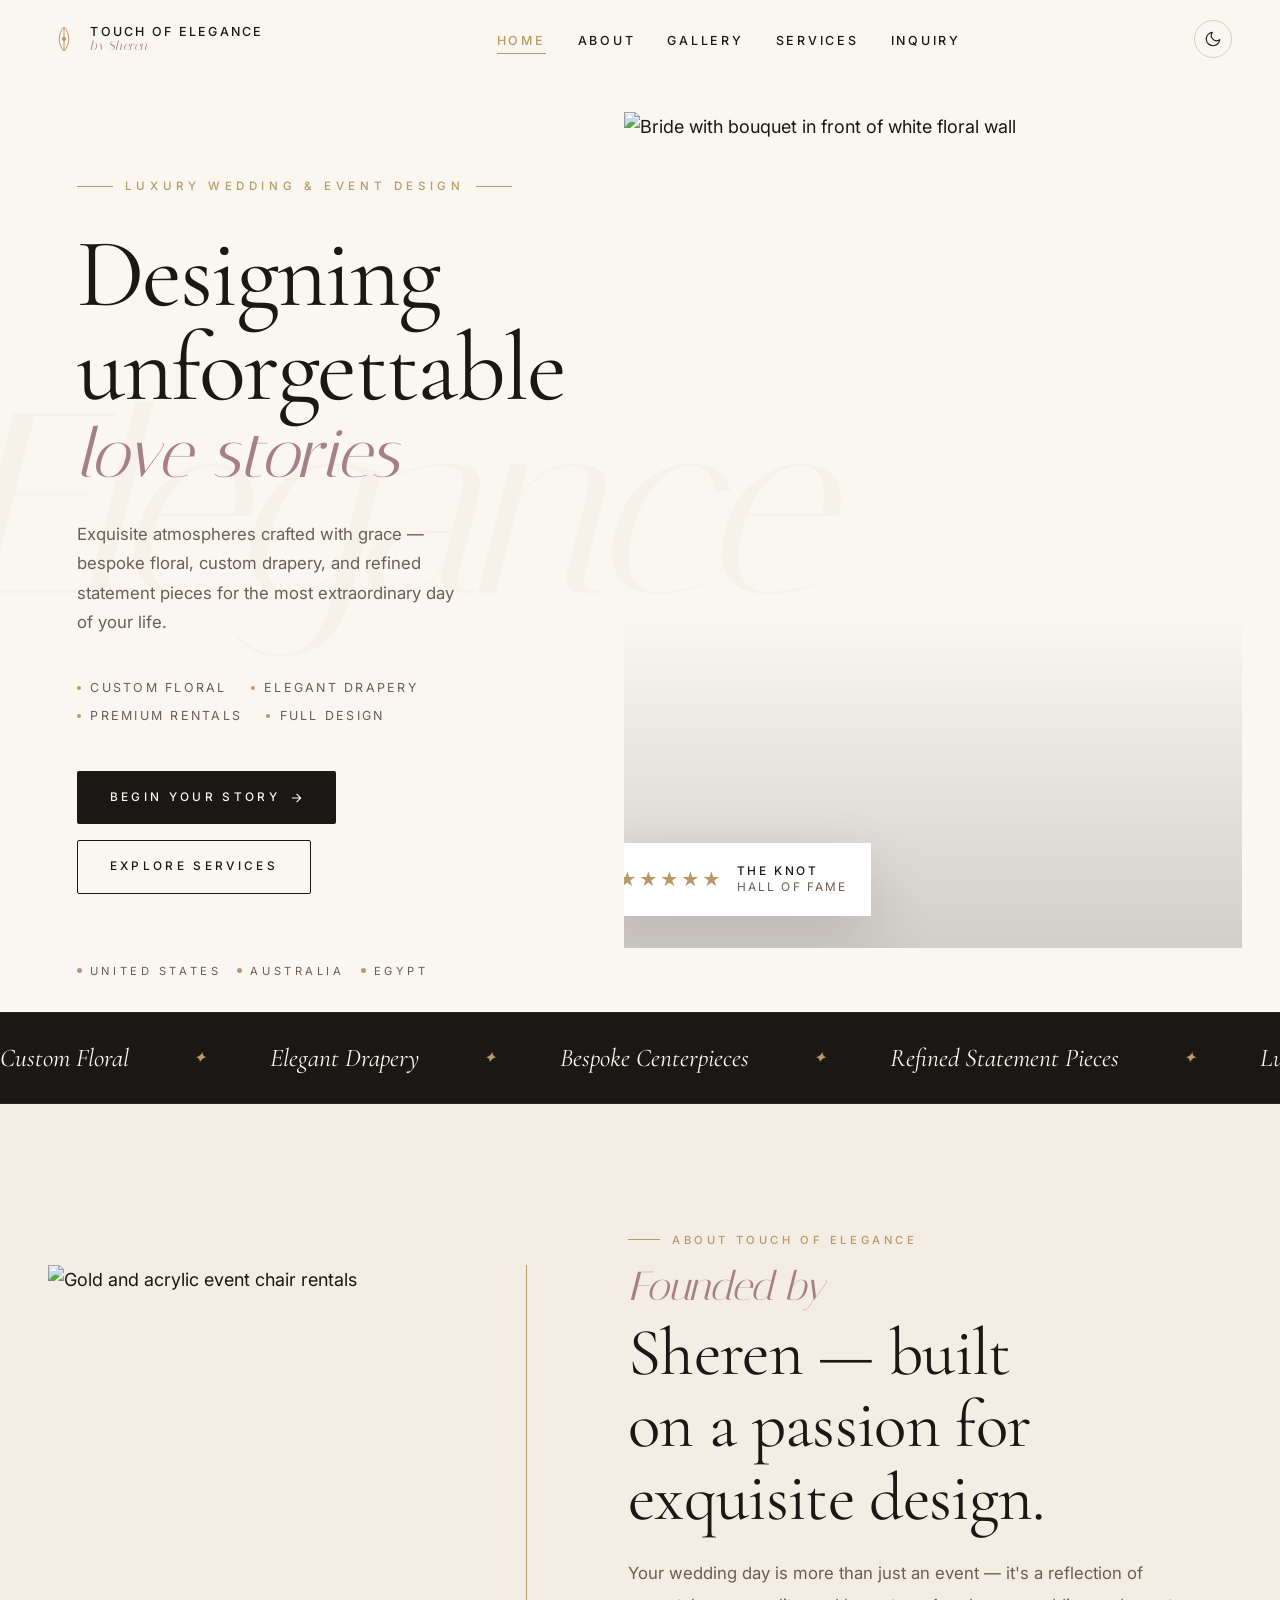
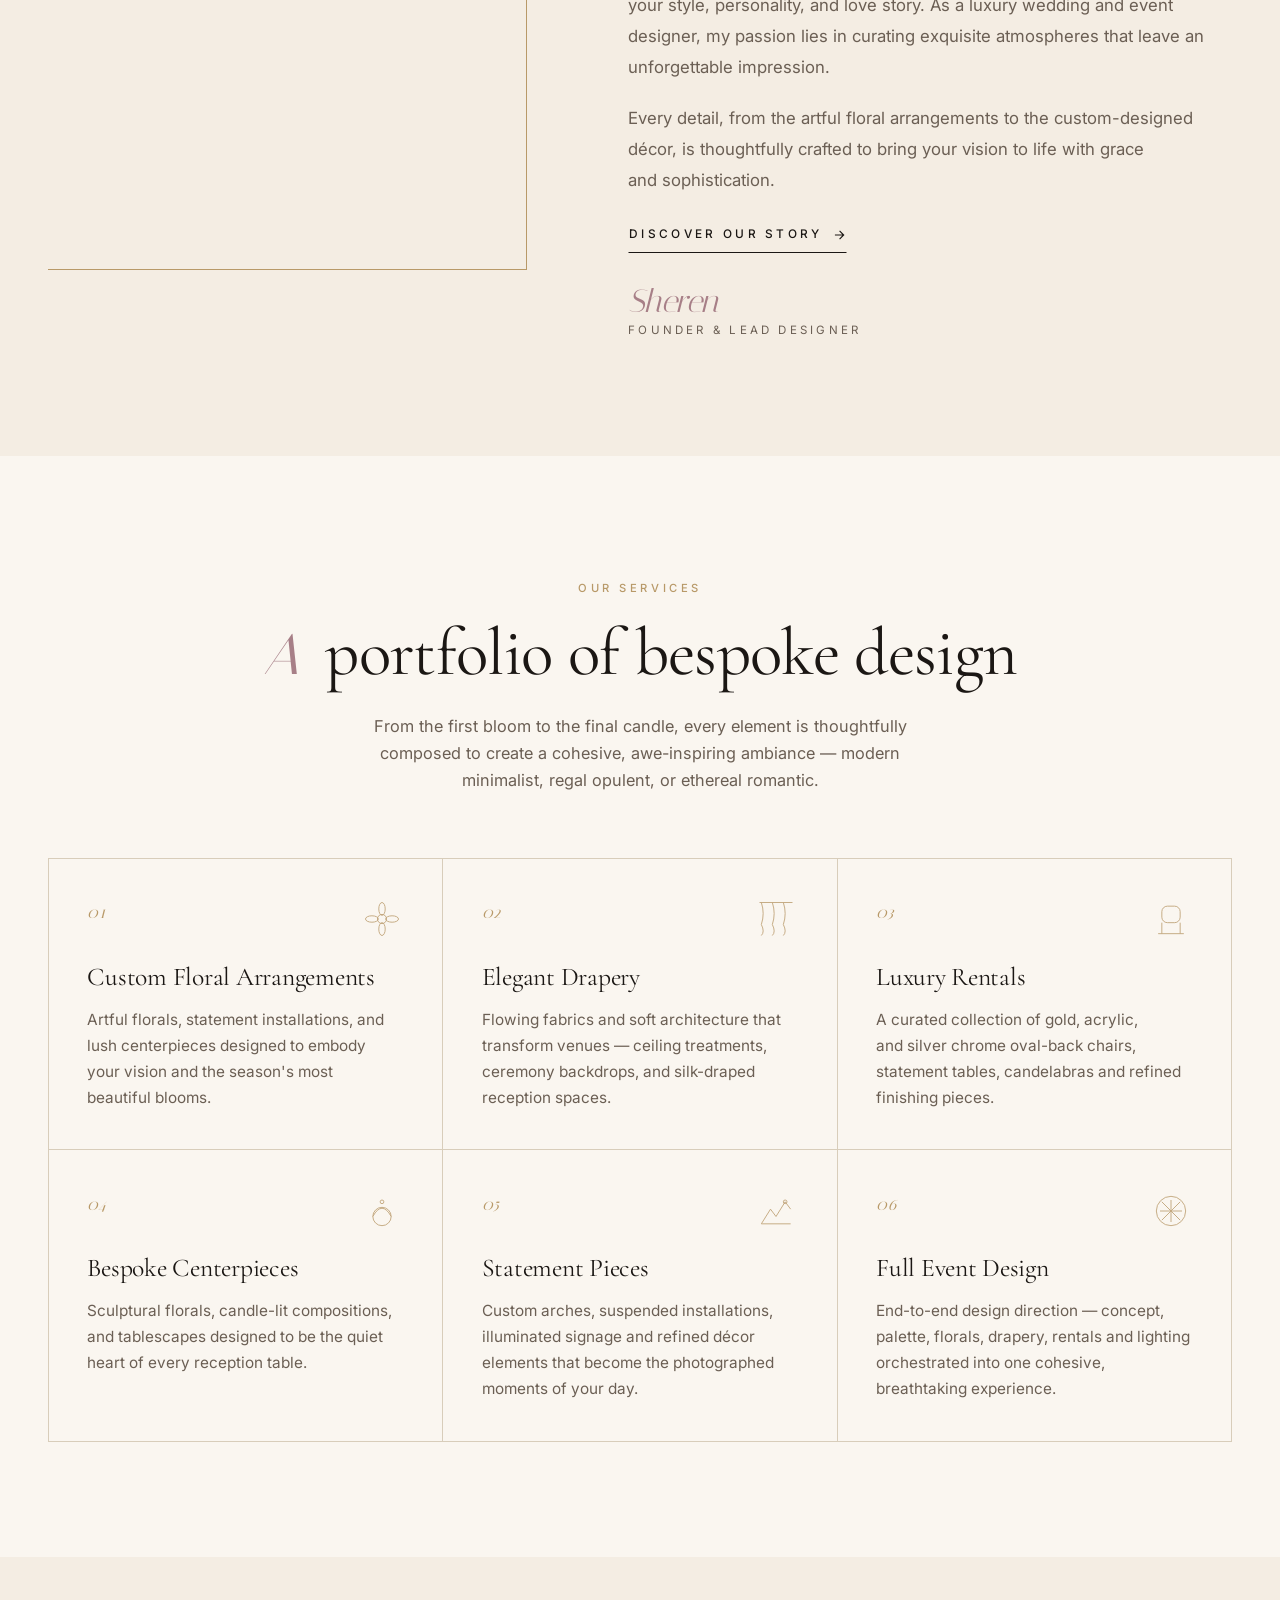
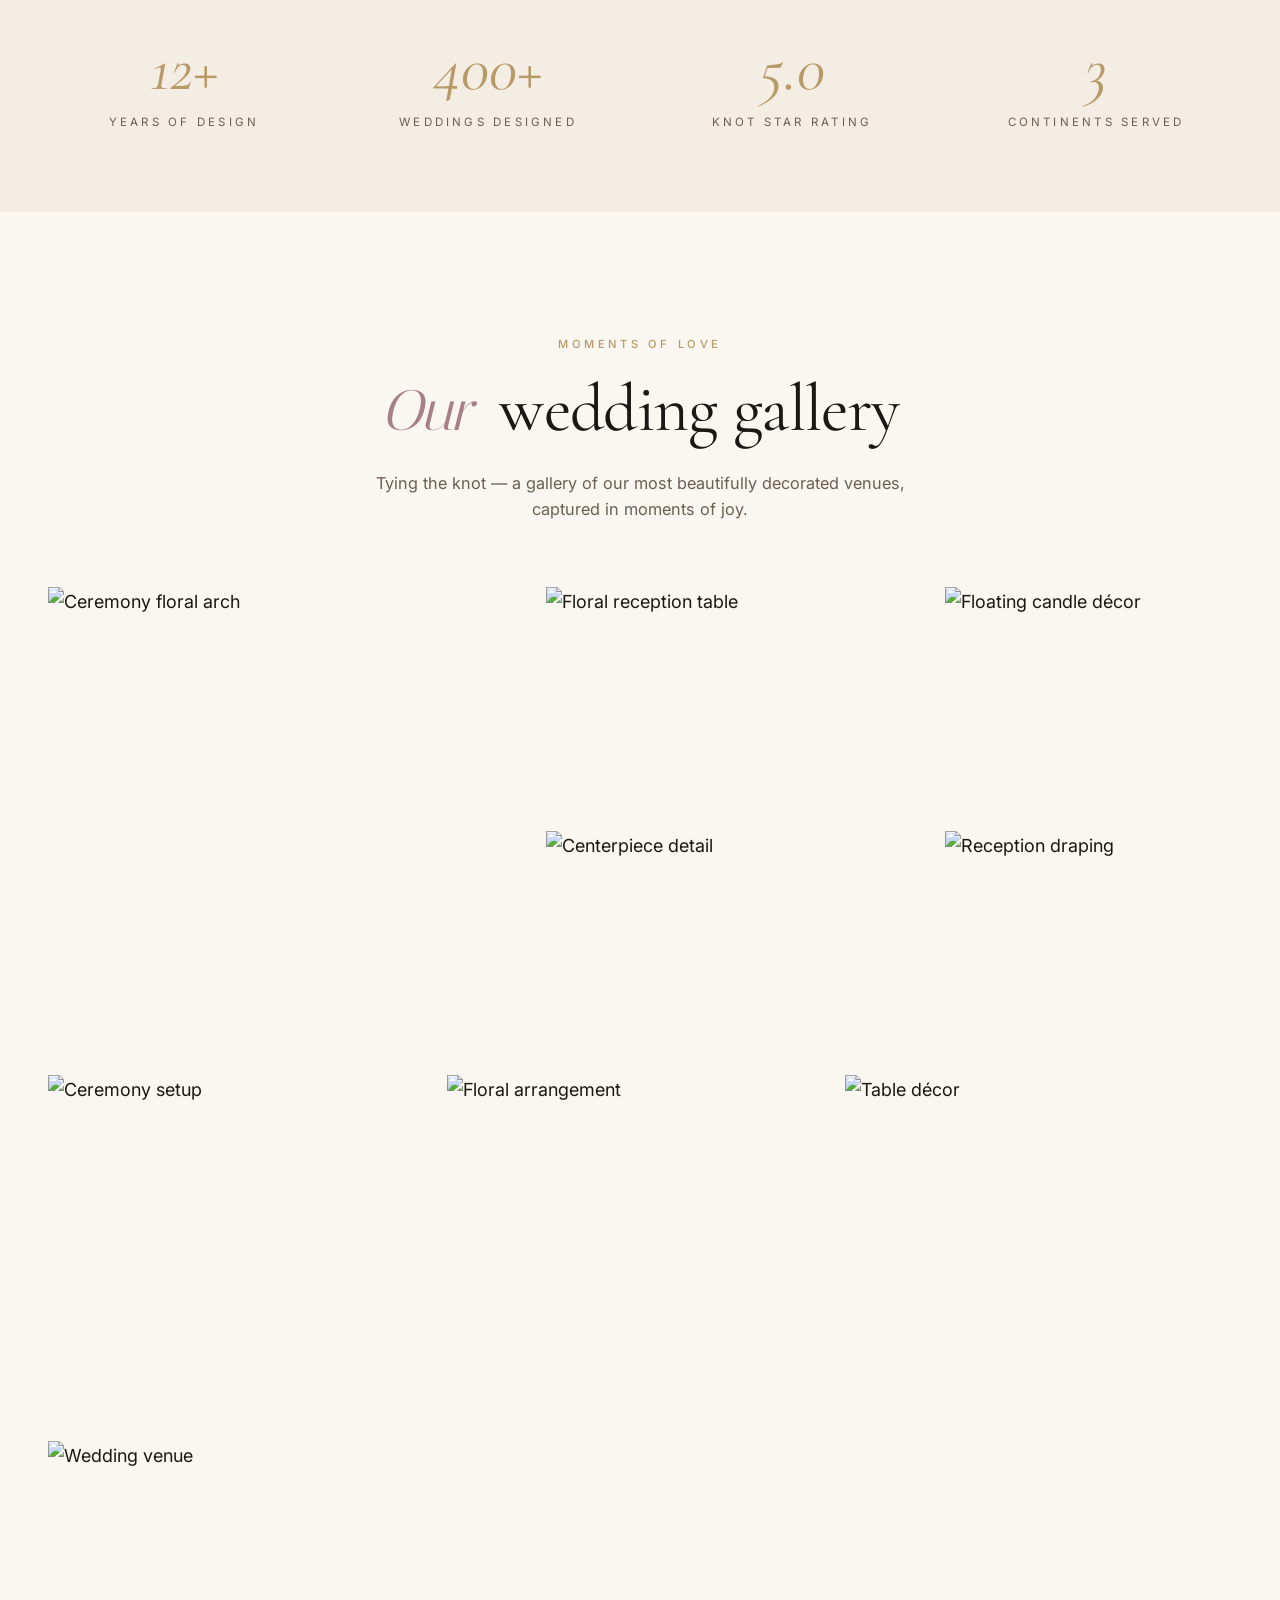
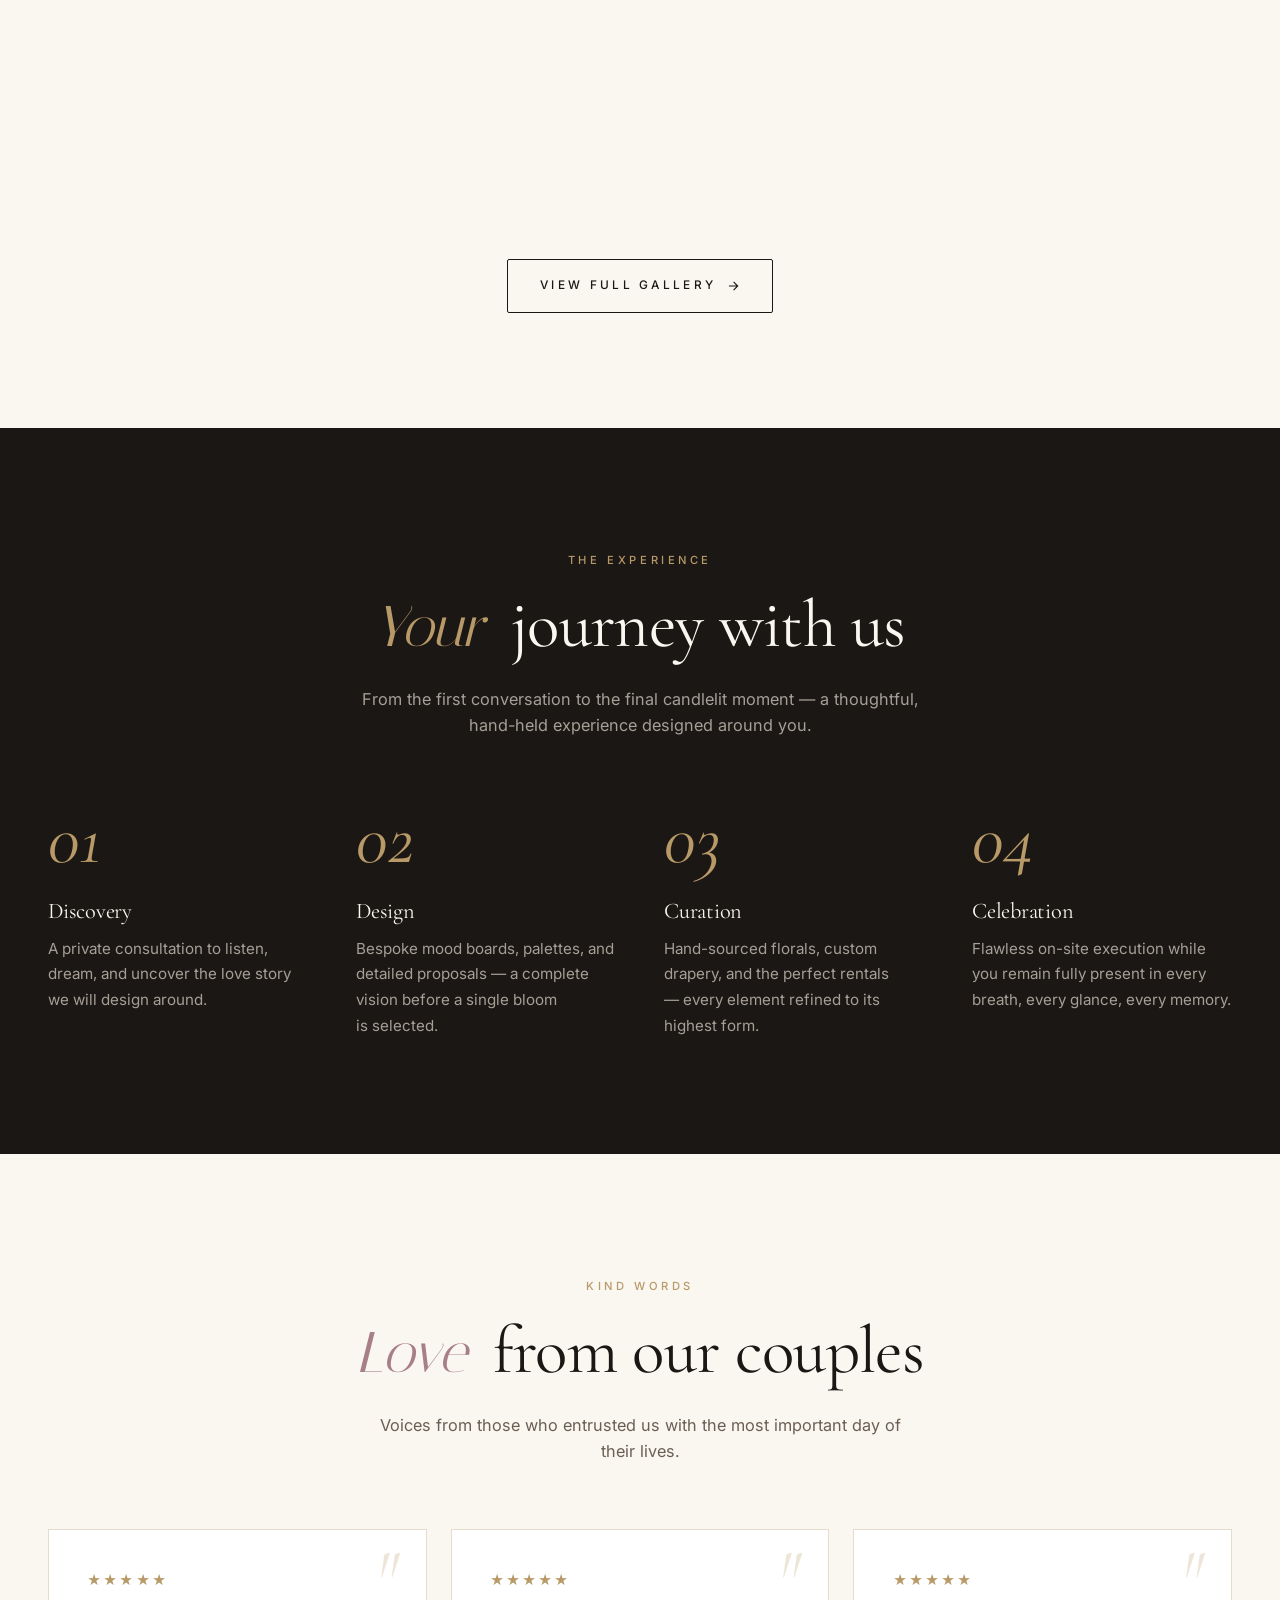
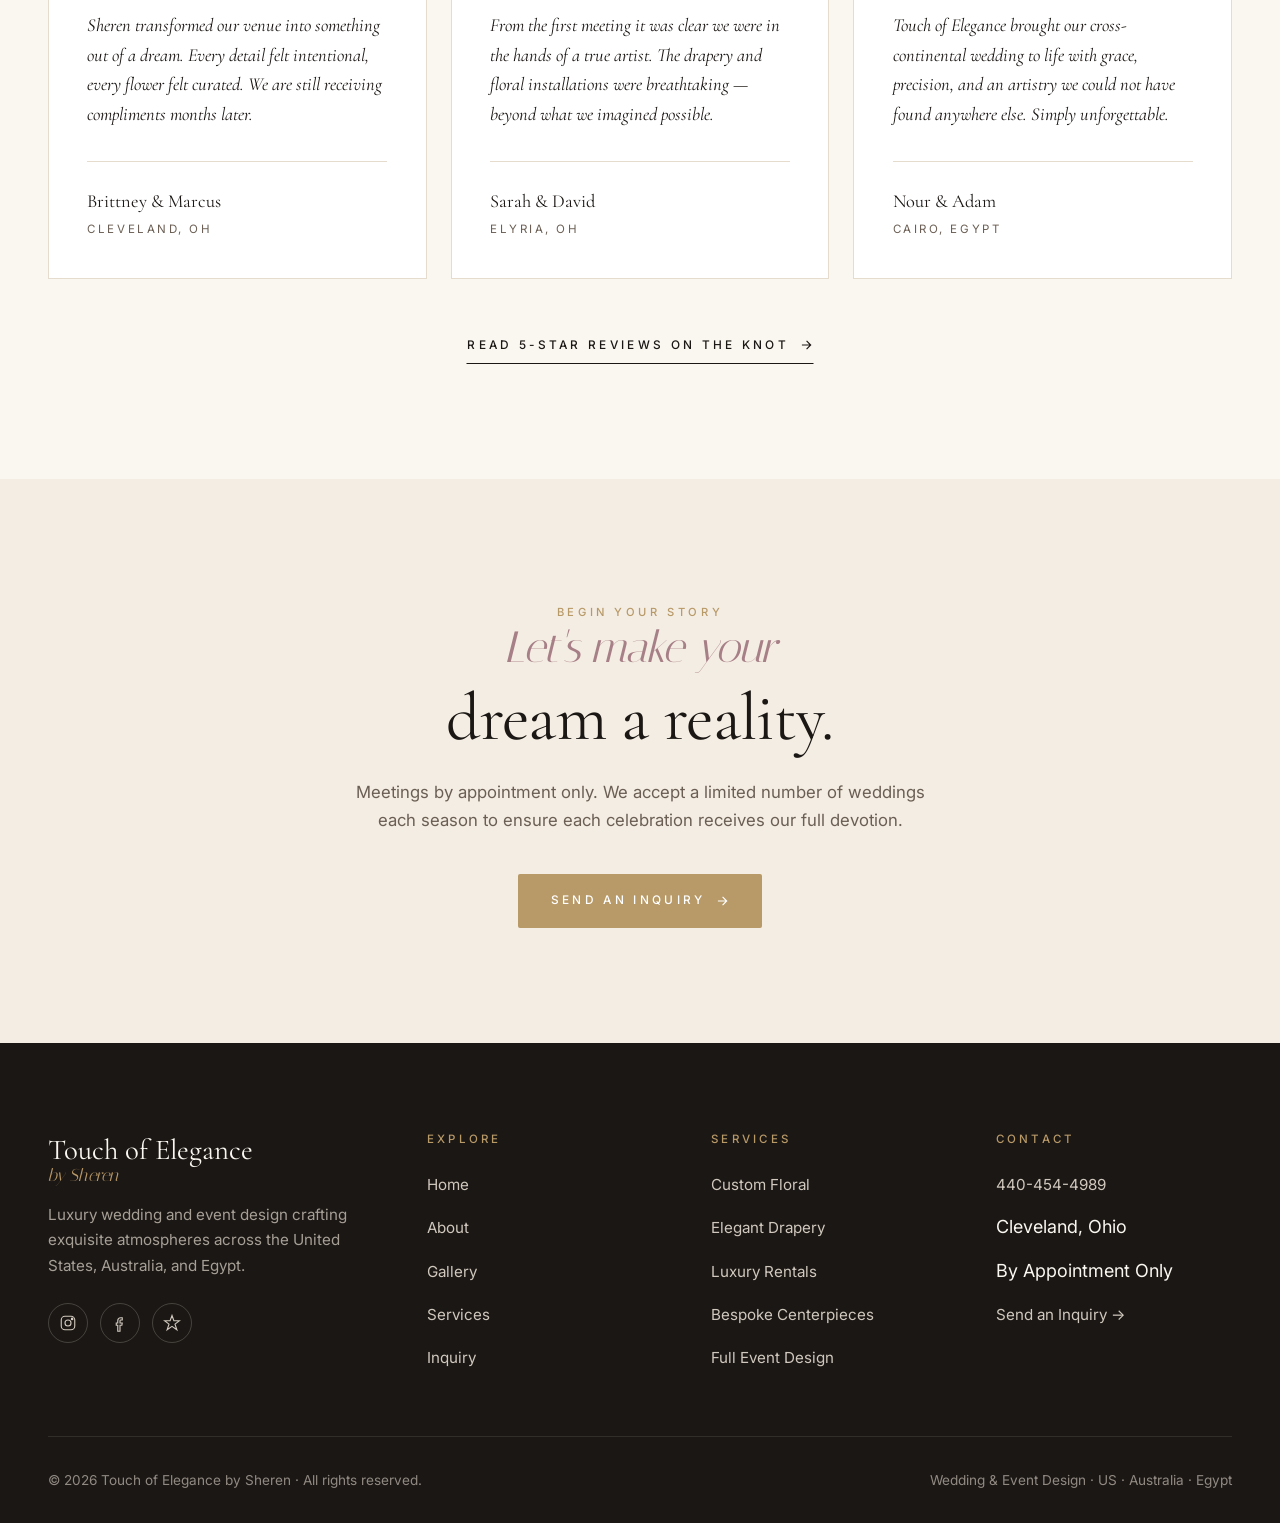
==== index.html @ 4b9fe18b "Touch of Elegance — editorial luxury wedding site v1" ====
<!doctype html>
<html lang="en">
<head>
  <meta charset="utf-8" />
  <meta name="viewport" content="width=device-width, initial-scale=1" />
  <title>Touch of Elegance by Sheren — Luxury Wedding & Event Design</title>
  <meta name="description" content="Luxury wedding and event design by Sheren. Bespoke floral, drapery, rentals and full-service design across the United States, Australia, and Egypt." />
  <meta property="og:title" content="Touch of Elegance by Sheren" />
  <meta property="og:description" content="Luxury wedding and event design — exquisite atmospheres, bespoke floral and design." />
  <link rel="preconnect" href="https://fonts.googleapis.com" />
  <link rel="preconnect" href="https://fonts.gstatic.com" crossorigin />
  <link href="https://fonts.googleapis.com/css2?family=Cormorant+Garamond:ital,wght@0,400;0,500;0,600;1,400;1,500&family=Italiana&family=Inter:wght@400;500;600&display=swap" rel="stylesheet" />
  <link rel="preconnect" href="https://img1.wsimg.com" />
  <link rel="preload" as="image" href="https://img1.wsimg.com/isteam/ip/43267d62-f9a4-4e65-951b-62f53e7021e9/WhatsApp%20Image%202025-03-03%20at%2021.09.30_d2728802.jpg/:/rs=w:1100,h:1400,cg:true,m" />
  <link rel="stylesheet" href="css/style.css" />
</head>
<body>

  <!-- ============ HEADER ============ -->
  <header class="site-header">
    <div class="container nav-wrap">
      <a href="index.html" class="brand" aria-label="Touch of Elegance home">
        <svg class="brand-mark" viewBox="0 0 40 40" fill="none" stroke="currentColor" stroke-width="1.2" aria-hidden="true">
          <path d="M20 5 C12 14, 12 26, 20 35 C28 26, 28 14, 20 5 Z" />
          <path d="M20 5 L20 35" />
          <circle cx="20" cy="20" r="2" fill="currentColor" />
        </svg>
        <span class="brand-name">
          <strong>Touch of Elegance</strong>
          <span class="brand-tag">by Sheren</span>
        </span>
      </a>
      <nav aria-label="Main">
        <ul class="nav-links" role="list">
          <li><a href="index.html" class="active">Home</a></li>
          <li><a href="about.html">About</a></li>
          <li><a href="gallery.html">Gallery</a></li>
          <li><a href="index.html#services">Services</a></li>
          <li><a href="inquiry.html">Inquiry</a></li>
        </ul>
      </nav>
      <div class="nav-right">
        <button class="theme-toggle" data-theme-toggle aria-label="Toggle theme"></button>
        <button class="menu-toggle" aria-label="Open menu">
          <span></span><span></span><span></span>
        </button>
      </div>
    </div>
  </header>

  <!-- ============ HERO ============ -->
  <main>
  <section class="hero">
    <span class="hero-bg-ornament" aria-hidden="true">Elegance</span>
    <div class="hero-content reveal">
      <div class="hero-eyebrow">Luxury Wedding &amp; Event Design</div>
      <h1>
        Designing<br/>unforgettable
        <span class="script-line">love stories</span>
      </h1>
      <p class="hero-sub">
        Exquisite atmospheres crafted with grace — bespoke floral, custom drapery, and refined statement pieces for the most extraordinary day of your life.
      </p>
      <ul class="hero-services" role="list">
        <li>Custom Floral</li>
        <li>Elegant Drapery</li>
        <li>Premium Rentals</li>
        <li>Full Design</li>
      </ul>
      <div class="hero-cta">
        <a href="inquiry.html" class="btn btn-primary">
          Begin Your Story
          <svg class="arrow" width="14" height="14" viewBox="0 0 24 24" fill="none" stroke="currentColor" stroke-width="2"><path d="M5 12h14M13 5l7 7-7 7"/></svg>
        </a>
        <a href="#services" class="btn btn-outline">Explore Services</a>
      </div>
    </div>
    <div class="hero-image reveal delay-2">
      <img src="https://img1.wsimg.com/isteam/ip/43267d62-f9a4-4e65-951b-62f53e7021e9/WhatsApp%20Image%202025-03-03%20at%2021.09.30_d2728802.jpg/:/rs=w:1100,h:1400,cg:true,m"
           alt="Bride with bouquet in front of white floral wall" loading="eager" />
      <div class="hero-badge">
        <span class="hero-badge-stars">★★★★★</span>
        <span class="hero-badge-text">
          <strong>The Knot</strong>
          Hall of Fame
        </span>
      </div>
    </div>
    <div class="hero-locations" aria-hidden="true">
      <span>United States</span>
      <span>Australia</span>
      <span>Egypt</span>
    </div>
  </section>

  <!-- ============ MARQUEE ============ -->
  <div class="marquee" aria-hidden="true">
    <div class="marquee-track">
      <span class="marquee-item">Custom Floral</span>
      <span class="marquee-item">Elegant Drapery</span>
      <span class="marquee-item">Bespoke Centerpieces</span>
      <span class="marquee-item">Refined Statement Pieces</span>
      <span class="marquee-item">Luxury Rentals</span>
      <span class="marquee-item">Full Service Design</span>
      <span class="marquee-item">Custom Floral</span>
      <span class="marquee-item">Elegant Drapery</span>
      <span class="marquee-item">Bespoke Centerpieces</span>
      <span class="marquee-item">Refined Statement Pieces</span>
      <span class="marquee-item">Luxury Rentals</span>
      <span class="marquee-item">Full Service Design</span>
    </div>
  </div>

  <!-- ============ ABOUT INTRO ============ -->
  <section class="about-intro">
    <div class="container">
      <div class="about-intro-grid">
        <div class="about-intro-img reveal">
          <img src="https://img1.wsimg.com/isteam/ip/43267d62-f9a4-4e65-951b-62f53e7021e9/Chairs.jpg/:/rs=w:900,h:1125,cg:true,m" alt="Gold and acrylic event chair rentals" loading="lazy" />
        </div>
        <div class="about-intro-text reveal delay-2">
          <span class="eyebrow">About Touch of Elegance</span>
          <h2>
            <span class="script">Founded by</span>
            Sheren — built on a passion for exquisite design.
          </h2>
          <p>
            Your wedding day is more than just an event — it's a reflection of your style, personality, and love story. As a luxury wedding and event designer, my passion lies in curating exquisite atmospheres that leave an unforgettable impression.
          </p>
          <p>
            Every detail, from the artful floral arrangements to the custom-designed décor, is thoughtfully crafted to bring your vision to life with grace and sophistication.
          </p>
          <a href="about.html" class="btn btn-ghost">Discover Our Story
            <svg class="arrow" width="14" height="14" viewBox="0 0 24 24" fill="none" stroke="currentColor" stroke-width="2"><path d="M5 12h14M13 5l7 7-7 7"/></svg>
          </a>
          <div class="signature">Sheren</div>
          <div class="signature-role">Founder &amp; Lead Designer</div>
        </div>
      </div>
    </div>
  </section>

  <!-- ============ SERVICES ============ -->
  <section class="services" id="services">
    <div class="container">
      <div class="section-head reveal">
        <span class="eyebrow center no-line">Our Services</span>
        <h2><span class="script">A</span> portfolio of bespoke design</h2>
        <p>From the first bloom to the final candle, every element is thoughtfully composed to create a cohesive, awe-inspiring ambiance — modern minimalist, regal opulent, or ethereal romantic.</p>
      </div>
      <div class="services-grid reveal">
        <article class="service-card">
          <span class="service-num">01</span>
          <svg class="service-icon" viewBox="0 0 48 48" fill="none" stroke="currentColor" stroke-width="1" aria-hidden="true">
            <circle cx="24" cy="24" r="5"/>
            <ellipse cx="24" cy="13" rx="3.5" ry="7"/>
            <ellipse cx="24" cy="35" rx="3.5" ry="7"/>
            <ellipse cx="13" cy="24" rx="7" ry="3.5"/>
            <ellipse cx="35" cy="24" rx="7" ry="3.5"/>
          </svg>
          <h3>Custom Floral Arrangements</h3>
          <p>Artful florals, statement installations, and lush centerpieces designed to embody your vision and the season's most beautiful blooms.</p>
        </article>
        <article class="service-card">
          <span class="service-num">02</span>
          <svg class="service-icon" viewBox="0 0 48 48" fill="none" stroke="currentColor" stroke-width="1" aria-hidden="true">
            <path d="M8 6 Q12 18 8 30 Q12 38 8 42"/>
            <path d="M20 6 Q24 18 20 30 Q24 38 20 42"/>
            <path d="M32 6 Q36 18 32 30 Q36 38 32 42"/>
            <path d="M6 6 H42"/>
          </svg>
          <h3>Elegant Drapery</h3>
          <p>Flowing fabrics and soft architecture that transform venues — ceiling treatments, ceremony backdrops, and silk-draped reception spaces.</p>
        </article>
        <article class="service-card">
          <span class="service-num">03</span>
          <svg class="service-icon" viewBox="0 0 48 48" fill="none" stroke="currentColor" stroke-width="1" aria-hidden="true">
            <rect x="14" y="10" width="20" height="18" rx="6"/>
            <line x1="14" y1="28" x2="14" y2="40"/>
            <line x1="34" y1="28" x2="34" y2="40"/>
            <line x1="10" y1="40" x2="38" y2="40"/>
          </svg>
          <h3>Luxury Rentals</h3>
          <p>A curated collection of gold, acrylic, and silver chrome oval-back chairs, statement tables, candelabras and refined finishing pieces.</p>
        </article>
        <article class="service-card">
          <span class="service-num">04</span>
          <svg class="service-icon" viewBox="0 0 48 48" fill="none" stroke="currentColor" stroke-width="1" aria-hidden="true">
            <circle cx="24" cy="30" r="10"/>
            <path d="M14 30 Q24 12 34 30"/>
            <circle cx="24" cy="14" r="2"/>
          </svg>
          <h3>Bespoke Centerpieces</h3>
          <p>Sculptural florals, candle-lit compositions, and tablescapes designed to be the quiet heart of every reception table.</p>
        </article>
        <article class="service-card">
          <span class="service-num">05</span>
          <svg class="service-icon" viewBox="0 0 48 48" fill="none" stroke="currentColor" stroke-width="1" aria-hidden="true">
            <path d="M8 38 L18 22 L24 30 L34 14 L40 22"/>
            <path d="M8 38 H40"/>
            <circle cx="34" cy="14" r="2"/>
          </svg>
          <h3>Statement Pieces</h3>
          <p>Custom arches, suspended installations, illuminated signage and refined décor elements that become the photographed moments of your day.</p>
        </article>
        <article class="service-card">
          <span class="service-num">06</span>
          <svg class="service-icon" viewBox="0 0 48 48" fill="none" stroke="currentColor" stroke-width="1" aria-hidden="true">
            <circle cx="24" cy="24" r="16"/>
            <path d="M12 24 H36 M24 12 V36 M14 14 L34 34 M14 34 L34 14"/>
          </svg>
          <h3>Full Event Design</h3>
          <p>End-to-end design direction — concept, palette, florals, drapery, rentals and lighting orchestrated into one cohesive, breathtaking experience.</p>
        </article>
      </div>
    </div>
  </section>

  <!-- ============ STATS ============ -->
  <section class="stats">
    <div class="container">
      <div class="stats-grid reveal">
        <div>
          <div class="stat-num">12+</div>
          <div class="stat-label">Years of Design</div>
        </div>
        <div>
          <div class="stat-num">400+</div>
          <div class="stat-label">Weddings Designed</div>
        </div>
        <div>
          <div class="stat-num">5.0</div>
          <div class="stat-label">Knot Star Rating</div>
        </div>
        <div>
          <div class="stat-num">3</div>
          <div class="stat-label">Continents Served</div>
        </div>
      </div>
    </div>
  </section>

  <!-- ============ GALLERY PREVIEW ============ -->
  <section class="gallery-preview">
    <div class="container">
      <div class="section-head reveal">
        <span class="eyebrow center no-line">Moments of Love</span>
        <h2><span class="script">Our</span> wedding gallery</h2>
        <p>Tying the knot — a gallery of our most beautifully decorated venues, captured in moments of joy.</p>
      </div>
      <div class="gallery-grid reveal" data-lightbox-scope>
        <a class="gallery-item g1" data-lightbox="https://img1.wsimg.com/isteam/ip/43267d62-f9a4-4e65-951b-62f53e7021e9/IMG_0826.JPG/:/rs=w:1600,h:1200,cg:true,m"><img src="https://img1.wsimg.com/isteam/ip/43267d62-f9a4-4e65-951b-62f53e7021e9/IMG_0826.JPG/:/rs=w:900,h:1100,cg:true,m" alt="Ceremony floral arch" loading="lazy"/></a>
        <a class="gallery-item g2" data-lightbox="https://img1.wsimg.com/isteam/ip/43267d62-f9a4-4e65-951b-62f53e7021e9/IMG_4705.JPG/:/rs=w:1600,h:1200,cg:true,m"><img src="https://img1.wsimg.com/isteam/ip/43267d62-f9a4-4e65-951b-62f53e7021e9/IMG_4705.JPG/:/rs=w:900,h:600,cg:true,m" alt="Floral reception table" loading="lazy"/></a>
        <a class="gallery-item g3" data-lightbox="https://img1.wsimg.com/isteam/ip/43267d62-f9a4-4e65-951b-62f53e7021e9/brittney%20floating%20candlles.jpg/:/rs=w:1200,h:1200,cg:true,m"><img src="https://img1.wsimg.com/isteam/ip/43267d62-f9a4-4e65-951b-62f53e7021e9/brittney%20floating%20candlles.jpg/:/rs=w:600,h:600,cg:true,m" alt="Floating candle décor" loading="lazy"/></a>
        <a class="gallery-item g4" data-lightbox="https://img1.wsimg.com/isteam/ip/43267d62-f9a4-4e65-951b-62f53e7021e9/IMG_2035-dca7821.JPG/:/rs=w:1200,h:1200,cg:true,m"><img src="https://img1.wsimg.com/isteam/ip/43267d62-f9a4-4e65-951b-62f53e7021e9/IMG_2035-dca7821.JPG/:/rs=w:700,h:700,cg:true,m" alt="Centerpiece detail" loading="lazy"/></a>
        <a class="gallery-item g5" data-lightbox="https://img1.wsimg.com/isteam/ip/43267d62-f9a4-4e65-951b-62f53e7021e9/IMG_2034.JPG/:/rs=w:1200,h:1200,cg:true,m"><img src="https://img1.wsimg.com/isteam/ip/43267d62-f9a4-4e65-951b-62f53e7021e9/IMG_2034.JPG/:/rs=w:700,h:700,cg:true,m" alt="Reception draping" loading="lazy"/></a>
        <a class="gallery-item g6" data-lightbox="https://img1.wsimg.com/isteam/ip/43267d62-f9a4-4e65-951b-62f53e7021e9/IMG_2033.JPG/:/rs=w:1200,h:1200,cg:true,m"><img src="https://img1.wsimg.com/isteam/ip/43267d62-f9a4-4e65-951b-62f53e7021e9/IMG_2033.JPG/:/rs=w:900,h:600,cg:true,m" alt="Ceremony setup" loading="lazy"/></a>
        <a class="gallery-item g7" data-lightbox="https://img1.wsimg.com/isteam/ip/43267d62-f9a4-4e65-951b-62f53e7021e9/IMG_2030.JPG/:/rs=w:1200,h:1200,cg:true,m"><img src="https://img1.wsimg.com/isteam/ip/43267d62-f9a4-4e65-951b-62f53e7021e9/IMG_2030.JPG/:/rs=w:800,h:600,cg:true,m" alt="Floral arrangement" loading="lazy"/></a>
        <a class="gallery-item g8" data-lightbox="https://img1.wsimg.com/isteam/ip/43267d62-f9a4-4e65-951b-62f53e7021e9/IMG_1987.JPG/:/rs=w:1200,h:1200,cg:true,m"><img src="https://img1.wsimg.com/isteam/ip/43267d62-f9a4-4e65-951b-62f53e7021e9/IMG_1987.JPG/:/rs=w:800,h:600,cg:true,m" alt="Table décor" loading="lazy"/></a>
        <a class="gallery-item g9" data-lightbox="https://img1.wsimg.com/isteam/ip/43267d62-f9a4-4e65-951b-62f53e7021e9/IMG_6509.JPG/:/rs=w:1200,h:1200,cg:true,m"><img src="https://img1.wsimg.com/isteam/ip/43267d62-f9a4-4e65-951b-62f53e7021e9/IMG_6509.JPG/:/rs=w:900,h:600,cg:true,m" alt="Wedding venue" loading="lazy"/></a>
      </div>
      <div class="gallery-cta reveal">
        <a href="gallery.html" class="btn btn-outline">View Full Gallery
          <svg class="arrow" width="14" height="14" viewBox="0 0 24 24" fill="none" stroke="currentColor" stroke-width="2"><path d="M5 12h14M13 5l7 7-7 7"/></svg>
        </a>
      </div>
    </div>
  </section>

  <!-- ============ PROCESS ============ -->
  <section class="process">
    <div class="container">
      <div class="section-head reveal" style="text-align:center;">
        <span class="eyebrow center no-line">The Experience</span>
        <h2 style="color:var(--color-text-inverse);"><span class="script" style="color:var(--color-primary);">Your</span> journey with us</h2>
        <p style="color:rgba(240,232,220,0.65);">From the first conversation to the final candlelit moment — a thoughtful, hand-held experience designed around you.</p>
      </div>
      <div class="process-grid reveal">
        <div class="process-step">
          <div class="process-num">01</div>
          <h3>Discovery</h3>
          <p>A private consultation to listen, dream, and uncover the love story we will design around.</p>
        </div>
        <div class="process-step">
          <div class="process-num">02</div>
          <h3>Design</h3>
          <p>Bespoke mood boards, palettes, and detailed proposals — a complete vision before a single bloom is selected.</p>
        </div>
        <div class="process-step">
          <div class="process-num">03</div>
          <h3>Curation</h3>
          <p>Hand-sourced florals, custom drapery, and the perfect rentals — every element refined to its highest form.</p>
        </div>
        <div class="process-step">
          <div class="process-num">04</div>
          <h3>Celebration</h3>
          <p>Flawless on-site execution while you remain fully present in every breath, every glance, every memory.</p>
        </div>
      </div>
    </div>
  </section>

  <!-- ============ TESTIMONIALS ============ -->
  <section class="testimonials">
    <div class="container">
      <div class="section-head reveal">
        <span class="eyebrow center no-line">Kind Words</span>
        <h2><span class="script">Love</span> from our couples</h2>
        <p>Voices from those who entrusted us with the most important day of their lives.</p>
      </div>
      <div class="testi-grid reveal">
        <article class="testi-card">
          <span class="testi-quote-mark">"</span>
          <div class="testi-stars">★★★★★</div>
          <p>Sheren transformed our venue into something out of a dream. Every detail felt intentional, every flower felt curated. We are still receiving compliments months later.</p>
          <div class="testi-author">
            <strong>Brittney &amp; Marcus</strong>
            <span>Cleveland, OH</span>
          </div>
        </article>
        <article class="testi-card">
          <span class="testi-quote-mark">"</span>
          <div class="testi-stars">★★★★★</div>
          <p>From the first meeting it was clear we were in the hands of a true artist. The drapery and floral installations were breathtaking — beyond what we imagined possible.</p>
          <div class="testi-author">
            <strong>Sarah &amp; David</strong>
            <span>Elyria, OH</span>
          </div>
        </article>
        <article class="testi-card">
          <span class="testi-quote-mark">"</span>
          <div class="testi-stars">★★★★★</div>
          <p>Touch of Elegance brought our cross-continental wedding to life with grace, precision, and an artistry we could not have found anywhere else. Simply unforgettable.</p>
          <div class="testi-author">
            <strong>Nour &amp; Adam</strong>
            <span>Cairo, Egypt</span>
          </div>
        </article>
      </div>
      <div style="text-align:center;margin-top:3rem;" class="reveal">
        <a href="https://www.theknot.com/marketplace/touch-of-elegance-wedding-and-event-design-elyria-oh-1085700" target="_blank" rel="noopener" class="btn btn-ghost">
          Read 5-Star Reviews on The Knot
          <svg class="arrow" width="14" height="14" viewBox="0 0 24 24" fill="none" stroke="currentColor" stroke-width="2"><path d="M5 12h14M13 5l7 7-7 7"/></svg>
        </a>
      </div>
    </div>
  </section>

  <!-- ============ CTA BAND ============ -->
  <section class="cta-band">
    <div class="container-narrow reveal">
      <span class="eyebrow center no-line">Begin Your Story</span>
      <h2><span class="script">Let's make your</span> dream a reality.</h2>
      <p>Meetings by appointment only. We accept a limited number of weddings each season to ensure each celebration receives our full devotion.</p>
      <a href="inquiry.html" class="btn btn-gold">
        Send an Inquiry
        <svg class="arrow" width="14" height="14" viewBox="0 0 24 24" fill="none" stroke="currentColor" stroke-width="2"><path d="M5 12h14M13 5l7 7-7 7"/></svg>
      </a>
    </div>
  </section>
  </main>

  <!-- ============ FOOTER ============ -->
  <footer class="site-footer">
    <div class="container">
      <div class="footer-grid">
        <div>
          <div class="footer-brand">Touch of Elegance<span class="script">by Sheren</span></div>
          <p>Luxury wedding and event design crafting exquisite atmospheres across the United States, Australia, and Egypt.</p>
          <div class="footer-socials">
            <a href="https://www.instagram.com/touch_of_elegance_wedding/" target="_blank" rel="noopener" aria-label="Instagram">
              <svg width="18" height="18" viewBox="0 0 24 24" fill="none" stroke="currentColor" stroke-width="1.5"><rect x="3" y="3" width="18" height="18" rx="5"/><circle cx="12" cy="12" r="4"/><circle cx="17.5" cy="6.5" r="1" fill="currentColor"/></svg>
            </a>
            <a href="https://www.facebook.com/touchofelegancese/" target="_blank" rel="noopener" aria-label="Facebook">
              <svg width="18" height="18" viewBox="0 0 24 24" fill="none" stroke="currentColor" stroke-width="1.5"><path d="M15 8h-2a1 1 0 0 0-1 1v3h3l-.5 3H12v8H9v-8H7v-3h2V9a4 4 0 0 1 4-4h2v3z"/></svg>
            </a>
            <a href="https://www.theknot.com/marketplace/touch-of-elegance-wedding-and-event-design-elyria-oh-1085700" target="_blank" rel="noopener" aria-label="The Knot">
              <svg width="18" height="18" viewBox="0 0 24 24" fill="none" stroke="currentColor" stroke-width="1.5"><path d="M12 2 L14.5 9 L22 9 L16 13.5 L18.5 21 L12 16.5 L5.5 21 L8 13.5 L2 9 L9.5 9 Z"/></svg>
            </a>
          </div>
        </div>
        <div class="footer-col">
          <h4>Explore</h4>
          <ul>
            <li><a href="index.html">Home</a></li>
            <li><a href="about.html">About</a></li>
            <li><a href="gallery.html">Gallery</a></li>
            <li><a href="index.html#services">Services</a></li>
            <li><a href="inquiry.html">Inquiry</a></li>
          </ul>
        </div>
        <div class="footer-col">
          <h4>Services</h4>
          <ul>
            <li><a href="index.html#services">Custom Floral</a></li>
            <li><a href="index.html#services">Elegant Drapery</a></li>
            <li><a href="index.html#services">Luxury Rentals</a></li>
            <li><a href="index.html#services">Bespoke Centerpieces</a></li>
            <li><a href="index.html#services">Full Event Design</a></li>
          </ul>
        </div>
        <div class="footer-col">
          <h4>Contact</h4>
          <ul>
            <li><a href="tel:4404544989">440-454-4989</a></li>
            <li>Cleveland, Ohio</li>
            <li>By Appointment Only</li>
            <li><a href="inquiry.html">Send an Inquiry →</a></li>
          </ul>
        </div>
      </div>
      <div class="footer-bottom">
        <div>© <span id="year"></span> Touch of Elegance by Sheren · All rights reserved.</div>
        <div>Wedding &amp; Event Design · US · Australia · Egypt</div>
      </div>
    </div>
  </footer>

  <!-- ============ LIGHTBOX ============ -->
  <div class="lightbox" id="lightbox" role="dialog" aria-modal="true" aria-label="Image viewer">
    <button class="lightbox-close" aria-label="Close">
      <svg width="20" height="20" viewBox="0 0 24 24" fill="none" stroke="currentColor" stroke-width="1.5"><path d="M6 6l12 12M18 6L6 18"/></svg>
    </button>
    <button class="lightbox-prev" aria-label="Previous">
      <svg width="22" height="22" viewBox="0 0 24 24" fill="none" stroke="currentColor" stroke-width="1.5"><path d="M15 18l-6-6 6-6"/></svg>
    </button>
    <button class="lightbox-next" aria-label="Next">
      <svg width="22" height="22" viewBox="0 0 24 24" fill="none" stroke="currentColor" stroke-width="1.5"><path d="M9 6l6 6-6 6"/></svg>
    </button>
    <img src="" alt="" />
  </div>

  <script src="js/main.js" defer></script>
</body>
</html>
---- css/style.css ----
/* =========================================================
   TOUCH OF ELEGANCE — Editorial luxury wedding design system
   ========================================================= */

:root, [data-theme="light"] {
  /* Surfaces — warm ivory / cream */
  --color-bg: #FAF6F0;
  --color-surface: #FFFFFF;
  --color-surface-2: #F4EDE3;
  --color-surface-offset: #EFE6D8;
  --color-surface-dynamic: #E8DCC7;
  --color-divider: #E5DCCE;
  --color-border: #D8CDBA;

  /* Text — deep ink with warm undertone */
  --color-text: #1B1714;
  --color-text-muted: #6B5F54;
  --color-text-faint: #A89C8E;
  --color-text-inverse: #FAF6F0;

  /* Primary accent — Champagne Gold */
  --color-primary: #B89968;
  --color-primary-hover: #9C7E50;
  --color-primary-active: #7C6440;
  --color-primary-highlight: #EFE3CD;

  /* Secondary accent — Dusty Mauve (italic script color) */
  --color-mauve: #A77F87;
  --color-mauve-hover: #8C656D;

  /* Type scale */
  --text-xs:   clamp(0.75rem, 0.7rem + 0.25vw, 0.875rem);
  --text-sm:   clamp(0.875rem, 0.83rem + 0.2vw, 0.95rem);
  --text-base: clamp(1rem, 0.95rem + 0.25vw, 1.125rem);
  --text-lg:   clamp(1.125rem, 1rem + 0.6vw, 1.4rem);
  --text-xl:   clamp(1.5rem, 1.2rem + 1.25vw, 2.25rem);
  --text-2xl:  clamp(2rem, 1.3rem + 2.3vw, 3.25rem);
  --text-3xl:  clamp(2.5rem, 1rem + 4vw, 4.75rem);
  --text-hero: clamp(2.75rem, 0.5rem + 7vw, 7.5rem);

  /* Spacing (4px base) */
  --space-1:  0.25rem;
  --space-2:  0.5rem;
  --space-3:  0.75rem;
  --space-4:  1rem;
  --space-5:  1.25rem;
  --space-6:  1.5rem;
  --space-8:  2rem;
  --space-10: 2.5rem;
  --space-12: 3rem;
  --space-16: 4rem;
  --space-20: 5rem;
  --space-24: 6rem;
  --space-32: 8rem;

  /* Radius — kept very subtle for editorial feel */
  --radius-sm: 2px;
  --radius-md: 4px;
  --radius-lg: 8px;
  --radius-full: 9999px;

  /* Shadows */
  --shadow-sm: 0 1px 2px rgba(27, 23, 20, 0.06);
  --shadow-md: 0 8px 24px rgba(27, 23, 20, 0.08);
  --shadow-lg: 0 24px 64px rgba(27, 23, 20, 0.14);

  /* Layout */
  --content-narrow: 680px;
  --content-default: 1080px;
  --content-wide: 1320px;
  --gutter: clamp(1.25rem, 4vw, 3rem);

  /* Fonts */
  --font-display: 'Cormorant Garamond', 'Times New Roman', serif;
  --font-italic:  'Italiana', 'Cormorant Garamond', serif;
  --font-body:    'Inter', 'Helvetica Neue', system-ui, sans-serif;
  --font-mono:    'Inter', sans-serif;

  --transition: 280ms cubic-bezier(0.22, 1, 0.36, 1);
  --transition-slow: 600ms cubic-bezier(0.22, 1, 0.36, 1);
}

[data-theme="dark"] {
  --color-bg: #15110E;
  --color-surface: #1C1815;
  --color-surface-2: #221D18;
  --color-surface-offset: #2A241E;
  --color-surface-dynamic: #332C24;
  --color-divider: #2B2520;
  --color-border: #3D352C;
  --color-text: #F0E8DC;
  --color-text-muted: #B6A892;
  --color-text-faint: #6B6052;
  --color-text-inverse: #1B1714;
  --color-primary: #D4B687;
  --color-primary-hover: #E5C99B;
  --color-primary-active: #B89968;
  --color-primary-highlight: #3A2F1F;
  --color-mauve: #C99FA7;
  --shadow-sm: 0 1px 2px rgba(0,0,0,0.4);
  --shadow-md: 0 8px 24px rgba(0,0,0,0.5);
  --shadow-lg: 0 24px 64px rgba(0,0,0,0.6);
}

/* ============== BASE ============== */
*, *::before, *::after { box-sizing: border-box; margin: 0; padding: 0; }

html {
  -webkit-font-smoothing: antialiased;
  -moz-osx-font-smoothing: grayscale;
  text-rendering: optimizeLegibility;
  scroll-behavior: smooth;
  scroll-padding-top: 5rem;
}

body {
  min-height: 100dvh;
  font-family: var(--font-body);
  font-size: var(--text-base);
  line-height: 1.65;
  color: var(--color-text);
  background-color: var(--color-bg);
  overflow-x: hidden;
}

img, picture, video, svg { display: block; max-width: 100%; height: auto; }

h1, h2, h3, h4, h5, h6 {
  font-family: var(--font-display);
  font-weight: 400;
  line-height: 1.08;
  letter-spacing: -0.01em;
  text-wrap: balance;
  color: var(--color-text);
}

p { text-wrap: pretty; }

a { color: inherit; text-decoration: none; }
button { cursor: pointer; background: none; border: none; color: inherit; font: inherit; }

::selection { background: var(--color-primary-highlight); color: var(--color-text); }

:focus-visible { outline: 2px solid var(--color-primary); outline-offset: 3px; }

a, button, input, textarea, select {
  transition: color var(--transition), background var(--transition),
              border-color var(--transition), opacity var(--transition),
              transform var(--transition);
}

.sr-only {
  position: absolute; width: 1px; height: 1px; padding: 0; margin: -1px;
  overflow: hidden; clip: rect(0,0,0,0); white-space: nowrap; border: 0;
}

/* ============== LAYOUT ============== */
.container {
  width: 100%;
  max-width: var(--content-wide);
  margin: 0 auto;
  padding-inline: var(--gutter);
}
.container-narrow { max-width: var(--content-narrow); margin: 0 auto; padding-inline: var(--gutter); }
.container-default { max-width: var(--content-default); margin: 0 auto; padding-inline: var(--gutter); }

section { padding-block: clamp(4rem, 9vw, 9rem); }

.eyebrow {
  font-family: var(--font-body);
  font-size: 0.7rem;
  font-weight: 500;
  letter-spacing: 0.32em;
  text-transform: uppercase;
  color: var(--color-primary);
  display: inline-flex;
  align-items: center;
  gap: 0.75rem;
}
.eyebrow::before {
  content: "";
  width: 32px;
  height: 1px;
  background: var(--color-primary);
}
.eyebrow.center { justify-content: center; }
.eyebrow.no-line::before { display: none; }

.script {
  font-family: var(--font-italic);
  font-style: italic;
  color: var(--color-mauve);
  font-weight: 400;
}

/* ============== HEADER ============== */
.site-header {
  position: fixed; top: 0; left: 0; right: 0;
  z-index: 100;
  padding-block: var(--space-5);
  transition: background var(--transition), padding var(--transition), box-shadow var(--transition);
}
.site-header.scrolled {
  background: rgba(250, 246, 240, 0.92);
  backdrop-filter: blur(16px);
  -webkit-backdrop-filter: blur(16px);
  padding-block: var(--space-3);
  box-shadow: 0 1px 0 var(--color-divider);
}
[data-theme="dark"] .site-header.scrolled { background: rgba(21,17,14,0.92); }

.nav-wrap {
  display: flex;
  align-items: center;
  justify-content: space-between;
  gap: var(--space-8);
}

.brand {
  display: flex;
  align-items: center;
  gap: 0.65rem;
  font-family: var(--font-display);
  font-size: 1.05rem;
  letter-spacing: 0.04em;
  color: var(--color-text);
}
.brand-mark { color: var(--color-primary); width: 32px; height: 32px; }
.brand strong { font-weight: 500; letter-spacing: 0.18em; text-transform: uppercase; font-size: 0.78rem; font-family: var(--font-body); }
.brand-name { display: flex; flex-direction: column; line-height: 1.1; }
.brand-tag { font-family: var(--font-italic); font-style: italic; color: var(--color-mauve); font-size: 0.8rem; letter-spacing: 0.02em; }

.nav-links {
  display: flex;
  gap: var(--space-8);
  list-style: none;
  align-items: center;
}
.nav-links a {
  font-size: 0.78rem;
  font-weight: 500;
  letter-spacing: 0.22em;
  text-transform: uppercase;
  color: var(--color-text);
  position: relative;
  padding-block: 4px;
}
.nav-links a::after {
  content: "";
  position: absolute;
  left: 0; right: 100%;
  bottom: -2px;
  height: 1px;
  background: var(--color-primary);
  transition: right var(--transition);
}
.nav-links a:hover::after, .nav-links a.active::after { right: 0; }
.nav-links a.active { color: var(--color-primary); }

.nav-right { display: flex; gap: 1rem; align-items: center; }

.theme-toggle {
  width: 38px; height: 38px;
  display: inline-flex; align-items: center; justify-content: center;
  border: 1px solid var(--color-border);
  border-radius: 50%;
  color: var(--color-text);
}
.theme-toggle:hover { border-color: var(--color-primary); color: var(--color-primary); }

.menu-toggle {
  display: none;
  width: 42px; height: 42px;
  align-items: center; justify-content: center;
  color: var(--color-text);
  flex-direction: column;
  gap: 5px;
}
.menu-toggle span {
  display: block; width: 22px; height: 1px;
  background: currentColor;
  transition: transform var(--transition), opacity var(--transition);
}
body.menu-open .menu-toggle span:nth-child(1) { transform: translateY(6px) rotate(45deg); }
body.menu-open .menu-toggle span:nth-child(2) { opacity: 0; }
body.menu-open .menu-toggle span:nth-child(3) { transform: translateY(-6px) rotate(-45deg); }

/* ============== BUTTONS ============== */
.btn {
  display: inline-flex;
  align-items: center;
  justify-content: center;
  gap: 0.6rem;
  padding: 1rem 2rem;
  font-size: 0.74rem;
  font-weight: 500;
  letter-spacing: 0.28em;
  text-transform: uppercase;
  border-radius: var(--radius-sm);
  border: 1px solid transparent;
  cursor: pointer;
  position: relative;
  overflow: hidden;
  transition: all var(--transition);
}
.btn-primary {
  background: var(--color-text);
  color: var(--color-text-inverse);
}
.btn-primary:hover {
  background: var(--color-primary);
  transform: translateY(-2px);
  box-shadow: var(--shadow-md);
}
.btn-outline {
  border-color: var(--color-text);
  color: var(--color-text);
  background: transparent;
}
.btn-outline:hover {
  background: var(--color-text);
  color: var(--color-text-inverse);
}
.btn-gold {
  background: var(--color-primary);
  color: #fff;
}
.btn-gold:hover {
  background: var(--color-primary-hover);
  transform: translateY(-2px);
  box-shadow: var(--shadow-md);
}
.btn-ghost {
  color: var(--color-text);
  padding: 0.5rem 0;
  border-bottom: 1px solid var(--color-text);
  border-radius: 0;
}
.btn-ghost:hover { color: var(--color-primary); border-color: var(--color-primary); }
.btn .arrow { transition: transform var(--transition); }
.btn:hover .arrow { transform: translateX(4px); }

/* ============== HERO ============== */
.hero {
  position: relative;
  min-height: 100vh;
  display: grid;
  grid-template-columns: 1fr 1.05fr;
  align-items: center;
  padding-top: 7rem;
  padding-bottom: 4rem;
  overflow: hidden;
}
.hero-content {
  padding-inline: var(--gutter);
  padding-left: clamp(1.5rem, 6vw, 6rem);
  z-index: 2;
  max-width: 720px;
}
.hero-eyebrow {
  display: inline-flex;
  align-items: center;
  gap: 0.75rem;
  font-size: 0.72rem;
  letter-spacing: 0.4em;
  text-transform: uppercase;
  color: var(--color-primary);
  margin-bottom: 2rem;
  font-weight: 500;
}
.hero-eyebrow::before, .hero-eyebrow::after {
  content: ""; width: 36px; height: 1px; background: var(--color-primary);
}
.hero h1 {
  font-size: var(--text-hero);
  font-weight: 400;
  line-height: 0.96;
  letter-spacing: -0.02em;
  margin-bottom: 2rem;
}
.hero h1 .script-line {
  display: block;
  font-family: var(--font-italic);
  font-style: italic;
  color: var(--color-mauve);
  font-size: 0.7em;
  margin-top: 0.1em;
  letter-spacing: 0;
}
.hero-sub {
  font-size: 1.05rem;
  color: var(--color-text-muted);
  line-height: 1.75;
  max-width: 36ch;
  margin-bottom: 2.5rem;
}
.hero-services {
  display: flex;
  flex-wrap: wrap;
  gap: 0.5rem 1.5rem;
  margin-bottom: 2.75rem;
  list-style: none;
}
.hero-services li {
  font-size: 0.78rem;
  letter-spacing: 0.18em;
  text-transform: uppercase;
  color: var(--color-text-muted);
  display: inline-flex;
  align-items: center;
  gap: 0.6rem;
}
.hero-services li::before {
  content: "";
  width: 4px; height: 4px;
  background: var(--color-primary);
  border-radius: 50%;
}
.hero-cta {
  display: flex;
  flex-wrap: wrap;
  gap: 1rem;
  align-items: center;
}

.hero-image {
  position: relative;
  height: calc(100vh - 4rem);
  min-height: 600px;
  margin-right: clamp(1rem, 3vw, 3rem);
  overflow: hidden;
}
.hero-image img {
  width: 100%; height: 100%;
  object-fit: cover;
  object-position: center;
  filter: saturate(0.92);
}
.hero-image::after {
  content: "";
  position: absolute; inset: 0;
  background: linear-gradient(180deg, transparent 60%, rgba(27,23,20,0.18));
}
.hero-badge {
  position: absolute;
  bottom: 2rem;
  left: -2rem;
  background: var(--color-surface);
  padding: 1.25rem 1.5rem;
  box-shadow: var(--shadow-lg);
  z-index: 3;
  display: flex;
  align-items: center;
  gap: 0.9rem;
  border-left: 2px solid var(--color-primary);
}
.hero-badge-stars { color: var(--color-primary); letter-spacing: 0.1em; }
.hero-badge-text { font-size: 0.74rem; letter-spacing: 0.18em; text-transform: uppercase; color: var(--color-text-muted); line-height: 1.4; }
.hero-badge-text strong { display: block; color: var(--color-text); font-weight: 500; letter-spacing: 0.22em; }

.hero-locations {
  position: absolute;
  bottom: 2rem;
  left: clamp(1.5rem, 6vw, 6rem);
  display: flex;
  align-items: center;
  gap: 1rem;
  font-size: 0.7rem;
  letter-spacing: 0.32em;
  text-transform: uppercase;
  color: var(--color-text-muted);
  z-index: 2;
}
.hero-locations span { display: inline-flex; align-items: center; gap: 0.5rem; }
.hero-locations span::before {
  content: ""; width: 5px; height: 5px; border-radius: 50%;
  background: var(--color-primary); display: inline-block;
}

.hero-bg-ornament {
  position: absolute;
  top: 50%;
  left: 30%;
  transform: translate(-50%, -50%);
  font-family: var(--font-italic);
  font-style: italic;
  font-size: clamp(8rem, 20vw, 20rem);
  color: var(--color-primary);
  opacity: 0.045;
  pointer-events: none;
  letter-spacing: -0.04em;
  z-index: 0;
  user-select: none;
}

/* ============== MARQUEE ============== */
.marquee {
  background: var(--color-text);
  color: var(--color-text-inverse);
  padding-block: 1.5rem;
  overflow: hidden;
  border-block: 1px solid rgba(255,255,255,0.06);
}
.marquee-track {
  display: flex;
  gap: 4rem;
  animation: marquee 40s linear infinite;
  width: max-content;
}
.marquee-item {
  font-family: var(--font-display);
  font-style: italic;
  font-size: 1.6rem;
  display: inline-flex;
  align-items: center;
  gap: 4rem;
  white-space: nowrap;
}
.marquee-item::after {
  content: "✦";
  color: var(--color-primary);
  font-size: 1rem;
}
@keyframes marquee {
  from { transform: translateX(0); }
  to { transform: translateX(-50%); }
}

/* ============== SECTION HEADERS ============== */
.section-head {
  text-align: center;
  margin-bottom: var(--space-16);
}
.section-head.left { text-align: left; }
.section-head h2 {
  font-size: var(--text-3xl);
  font-weight: 400;
  margin-top: 1rem;
  letter-spacing: -0.01em;
}
.section-head h2 .script {
  display: inline-block;
  font-size: 0.85em;
  letter-spacing: 0;
  margin-right: 0.2em;
}
.section-head p {
  max-width: 56ch;
  margin: 1.5rem auto 0;
  color: var(--color-text-muted);
  font-size: 1.02rem;
}
.section-head.left p { margin-inline: 0; }

/* ============== ABOUT INTRO ============== */
.about-intro {
  background: var(--color-surface-2);
  position: relative;
}
.about-intro-grid {
  display: grid;
  grid-template-columns: 1fr 1.2fr;
  gap: clamp(2rem, 6vw, 6rem);
  align-items: center;
}
.about-intro-img {
  position: relative;
  aspect-ratio: 4/5;
  overflow: hidden;
}
.about-intro-img img {
  width: 100%; height: 100%; object-fit: cover;
}
.about-intro-img::before {
  content: "";
  position: absolute;
  top: -1.5rem; left: -1.5rem;
  right: 1.5rem; bottom: 1.5rem;
  border: 1px solid var(--color-primary);
  z-index: 0;
  pointer-events: none;
}
.about-intro-text h2 {
  font-size: var(--text-3xl);
  font-weight: 400;
  margin: 1rem 0 1.5rem;
}
.about-intro-text h2 .script { display: block; font-size: 0.6em; margin-bottom: 0.2em; }
.about-intro-text p {
  font-size: 1.05rem;
  line-height: 1.85;
  color: var(--color-text-muted);
  margin-bottom: 1.25rem;
  max-width: 56ch;
}
.about-intro-text p strong { color: var(--color-text); font-weight: 500; }
.about-intro-text .signature {
  font-family: var(--font-italic);
  font-style: italic;
  font-size: 2rem;
  color: var(--color-mauve);
  margin-top: 2rem;
  margin-bottom: 0.25rem;
  line-height: 1;
}
.about-intro-text .signature-role {
  font-size: 0.72rem;
  letter-spacing: 0.28em;
  text-transform: uppercase;
  color: var(--color-text-muted);
}

/* ============== SERVICES ============== */
.services {
  position: relative;
}
.services-grid {
  display: grid;
  grid-template-columns: repeat(3, 1fr);
  gap: 0;
  border-top: 1px solid var(--color-border);
  border-left: 1px solid var(--color-border);
}
.service-card {
  padding: clamp(1.75rem, 3vw, 2.75rem);
  border-right: 1px solid var(--color-border);
  border-bottom: 1px solid var(--color-border);
  position: relative;
  background: var(--color-bg);
  transition: background var(--transition);
  cursor: default;
}
.service-card:hover { background: var(--color-surface-2); }
.service-num {
  font-family: var(--font-italic);
  font-style: italic;
  color: var(--color-primary);
  font-size: 1.05rem;
  letter-spacing: 0.05em;
}
.service-card h3 {
  font-size: 1.6rem;
  font-weight: 400;
  margin: 2.25rem 0 1rem;
  letter-spacing: -0.01em;
  font-family: var(--font-display);
}
.service-card p {
  color: var(--color-text-muted);
  line-height: 1.7;
  font-size: 0.96rem;
}
.service-card .service-icon {
  width: 44px; height: 44px;
  color: var(--color-primary);
  margin-bottom: 0;
  position: absolute;
  top: clamp(1.75rem, 3vw, 2.75rem);
  right: clamp(1.75rem, 3vw, 2.75rem);
  opacity: 0.85;
}

/* ============== GALLERY PREVIEW ============== */
.gallery-preview {
  background: var(--color-bg);
}
.gallery-grid {
  display: grid;
  grid-template-columns: repeat(12, 1fr);
  grid-auto-rows: 110px;
  gap: var(--space-3);
  grid-auto-flow: dense;
}
.gallery-item {
  overflow: hidden;
  position: relative;
  cursor: pointer;
}
.gallery-item img {
  width: 100%; height: 100%;
  object-fit: cover;
  transition: transform var(--transition-slow);
}
.gallery-item:hover img { transform: scale(1.05); }
.gallery-item::after {
  content: "";
  position: absolute; inset: 0;
  background: linear-gradient(180deg, transparent 60%, rgba(27,23,20,0.35));
  opacity: 0;
  transition: opacity var(--transition);
}
.gallery-item:hover::after { opacity: 1; }

.gallery-item.g1 { grid-column: span 5; grid-row: span 4; }
.gallery-item.g2 { grid-column: span 4; grid-row: span 2; }
.gallery-item.g3 { grid-column: span 3; grid-row: span 2; }
.gallery-item.g4 { grid-column: span 4; grid-row: span 2; }
.gallery-item.g5 { grid-column: span 3; grid-row: span 2; }
.gallery-item.g6 { grid-column: span 4; grid-row: span 3; }
.gallery-item.g7 { grid-column: span 4; grid-row: span 3; }
.gallery-item.g8 { grid-column: span 4; grid-row: span 3; }
.gallery-item.g9 { grid-column: span 12; grid-row: span 3; }

.gallery-cta {
  margin-top: 4rem;
  text-align: center;
}

/* ============== PROCESS / EXPERIENCE ============== */
.process {
  background: var(--color-text);
  color: var(--color-text-inverse);
  position: relative;
  overflow: hidden;
}
.process h2, .process .eyebrow, .process h3 { color: var(--color-text-inverse); }
.process .eyebrow { color: var(--color-primary); }
.process-grid {
  display: grid;
  grid-template-columns: repeat(4, 1fr);
  gap: var(--space-12);
  margin-top: 3rem;
}
.process-step {
  position: relative;
}
.process-num {
  font-family: var(--font-display);
  font-style: italic;
  font-size: 4.5rem;
  color: var(--color-primary);
  line-height: 1;
  margin-bottom: 1.5rem;
  font-weight: 400;
}
.process-step h3 {
  font-size: 1.4rem;
  font-weight: 400;
  margin-bottom: 0.75rem;
  font-family: var(--font-display);
}
.process-step p {
  color: rgba(240,232,220,0.65);
  font-size: 0.95rem;
  line-height: 1.7;
}

/* ============== STATS / DIVIDER ============== */
.stats {
  padding-block: var(--space-20);
  background: var(--color-surface-2);
}
.stats-grid {
  display: grid;
  grid-template-columns: repeat(4, 1fr);
  gap: 2rem;
  text-align: center;
}
.stat-num {
  font-family: var(--font-display);
  font-style: italic;
  font-size: clamp(2.5rem, 5vw, 4rem);
  color: var(--color-primary);
  line-height: 1;
  font-weight: 400;
}
.stat-label {
  font-size: 0.72rem;
  letter-spacing: 0.28em;
  text-transform: uppercase;
  color: var(--color-text-muted);
  margin-top: 0.75rem;
}

/* ============== TESTIMONIALS ============== */
.testimonials {
  background: var(--color-bg);
}
.testi-grid {
  display: grid;
  grid-template-columns: repeat(3, 1fr);
  gap: var(--space-6);
  margin-top: 3rem;
}
.testi-card {
  background: var(--color-surface);
  padding: clamp(1.75rem, 3vw, 2.5rem);
  border: 1px solid var(--color-divider);
  position: relative;
  display: flex;
  flex-direction: column;
}
.testi-quote-mark {
  font-family: var(--font-display);
  font-size: 4.5rem;
  color: var(--color-primary);
  line-height: 0.5;
  position: absolute;
  top: 1.75rem; right: 1.75rem;
  opacity: 0.25;
  font-style: italic;
}
.testi-stars {
  color: var(--color-primary);
  letter-spacing: 0.15em;
  font-size: 0.85rem;
  margin-bottom: 1.25rem;
}
.testi-card p {
  font-family: var(--font-display);
  font-size: 1.15rem;
  line-height: 1.6;
  color: var(--color-text);
  flex: 1;
  font-style: italic;
}
.testi-author {
  margin-top: 2rem;
  padding-top: 1.5rem;
  border-top: 1px solid var(--color-divider);
}
.testi-author strong {
  font-family: var(--font-display);
  font-weight: 400;
  font-size: 1.15rem;
  display: block;
}
.testi-author span {
  font-size: 0.72rem;
  letter-spacing: 0.22em;
  text-transform: uppercase;
  color: var(--color-text-muted);
  margin-top: 0.25rem;
  display: block;
}

/* ============== CTA / INQUIRY ============== */
.cta-band {
  background: var(--color-surface-2);
  padding-block: clamp(4rem, 9vw, 8rem);
  text-align: center;
  position: relative;
  overflow: hidden;
}
.cta-band h2 {
  font-size: var(--text-3xl);
  font-weight: 400;
  margin-bottom: 1.5rem;
}
.cta-band h2 .script { display: block; font-size: 0.65em; margin-bottom: 0.25em; }
.cta-band p {
  max-width: 56ch;
  margin: 0 auto 2.5rem;
  color: var(--color-text-muted);
  font-size: 1.05rem;
}

/* ============== INQUIRY FORM ============== */
.inquiry-section {
  background: var(--color-bg);
}
.inquiry-grid {
  display: grid;
  grid-template-columns: 0.85fr 1fr;
  gap: clamp(2rem, 6vw, 6rem);
  align-items: start;
}
.inquiry-info h2 {
  font-size: var(--text-2xl);
  margin: 1rem 0 1.5rem;
}
.inquiry-info h2 .script { display: block; font-size: 0.7em; margin-bottom: 0.15em; }
.inquiry-info p { color: var(--color-text-muted); line-height: 1.75; margin-bottom: 1.5rem; }
.inquiry-info .contact-line {
  display: flex; align-items: center; gap: 0.85rem;
  padding-block: 1.25rem;
  border-top: 1px solid var(--color-divider);
  font-size: 0.92rem;
}
.inquiry-info .contact-line:last-child { border-bottom: 1px solid var(--color-divider); }
.inquiry-info .contact-line svg { color: var(--color-primary); width: 18px; height: 18px; }
.inquiry-info .contact-line strong { font-weight: 500; }

form.inquiry-form {
  background: var(--color-surface);
  padding: clamp(1.75rem, 4vw, 3rem);
  border: 1px solid var(--color-divider);
}
.form-row {
  display: grid;
  grid-template-columns: 1fr 1fr;
  gap: 1.25rem;
  margin-bottom: 1.25rem;
}
.field { display: flex; flex-direction: column; }
.field.full { grid-column: 1 / -1; }
.field label {
  font-size: 0.7rem;
  letter-spacing: 0.22em;
  text-transform: uppercase;
  color: var(--color-text-muted);
  margin-bottom: 0.5rem;
  font-weight: 500;
}
.field input,
.field textarea {
  padding: 0.9rem 1rem;
  background: transparent;
  border: 1px solid var(--color-border);
  font-size: 0.98rem;
  font-family: var(--font-body);
  color: var(--color-text);
  border-radius: var(--radius-sm);
}
.field input:focus,
.field textarea:focus {
  outline: none;
  border-color: var(--color-primary);
  background: var(--color-bg);
}
.field textarea { resize: vertical; min-height: 130px; }
.form-submit { margin-top: 1rem; width: 100%; }
.form-disclaimer {
  font-size: 0.78rem;
  color: var(--color-text-faint);
  margin-top: 1rem;
  text-align: center;
}

/* ============== FOOTER ============== */
.site-footer {
  background: var(--color-text);
  color: var(--color-text-inverse);
  padding-block: clamp(4rem, 7vw, 6rem) 2rem;
}
.footer-grid {
  display: grid;
  grid-template-columns: 1.4fr 1fr 1fr 1fr;
  gap: 3rem;
  margin-bottom: 4rem;
}
.footer-brand {
  font-family: var(--font-display);
  font-size: 1.8rem;
  font-weight: 400;
  margin-bottom: 1rem;
  line-height: 1.15;
}
.footer-brand .script { display: block; font-size: 0.6em; color: var(--color-primary); }
.footer-grid p { color: rgba(240,232,220,0.65); font-size: 0.95rem; line-height: 1.7; max-width: 32ch; }
.footer-col h4 {
  font-family: var(--font-body);
  font-size: 0.72rem;
  letter-spacing: 0.28em;
  text-transform: uppercase;
  color: var(--color-primary);
  margin-bottom: 1.5rem;
  font-weight: 500;
}
.footer-col ul { list-style: none; display: flex; flex-direction: column; gap: 0.85rem; }
.footer-col a {
  color: rgba(240,232,220,0.85);
  font-size: 0.95rem;
}
.footer-col a:hover { color: var(--color-primary); }
.footer-socials {
  display: flex; gap: 0.75rem;
  margin-top: 1.5rem;
}
.footer-socials a {
  width: 40px; height: 40px;
  border: 1px solid rgba(240,232,220,0.2);
  border-radius: 50%;
  display: inline-flex; align-items: center; justify-content: center;
  color: rgba(240,232,220,0.85);
}
.footer-socials a:hover { background: var(--color-primary); border-color: var(--color-primary); color: #fff; }
.footer-bottom {
  padding-top: 2rem;
  border-top: 1px solid rgba(240,232,220,0.1);
  display: flex;
  justify-content: space-between;
  align-items: center;
  flex-wrap: wrap;
  gap: 1rem;
  font-size: 0.85rem;
  color: rgba(240,232,220,0.55);
}

/* ============== PAGE HEADER (Interior pages) ============== */
.page-header {
  padding-top: 9rem;
  padding-bottom: 4rem;
  text-align: center;
  background: var(--color-surface-2);
}
.page-header h1 {
  font-size: var(--text-3xl);
  font-weight: 400;
  margin: 1rem 0;
}
.page-header h1 .script { display: block; font-size: 0.6em; color: var(--color-mauve); margin-bottom: 0.15em; }
.page-header p {
  max-width: 56ch;
  margin: 1rem auto 0;
  color: var(--color-text-muted);
}

/* ============== GALLERY PAGE ============== */
.gallery-page-filters {
  display: flex;
  justify-content: center;
  gap: 1rem 2rem;
  flex-wrap: wrap;
  margin-bottom: 4rem;
}
.filter-btn {
  font-size: 0.72rem;
  letter-spacing: 0.28em;
  text-transform: uppercase;
  color: var(--color-text-muted);
  padding-block: 0.5rem;
  border-bottom: 1px solid transparent;
}
.filter-btn.active, .filter-btn:hover {
  color: var(--color-text);
  border-color: var(--color-primary);
}
.masonry {
  columns: 3;
  column-gap: var(--space-4);
}
@media (max-width: 900px) { .masonry { columns: 2; } }
@media (max-width: 540px) { .masonry { columns: 1; } }
.masonry-item {
  break-inside: avoid;
  margin-bottom: var(--space-4);
  overflow: hidden;
  cursor: pointer;
  position: relative;
}
.masonry-item img {
  width: 100%; height: auto; display: block;
  transition: transform var(--transition-slow);
}
.masonry-item:hover img { transform: scale(1.04); }
.masonry-item::after {
  content: "";
  position: absolute; inset: 0;
  background: linear-gradient(180deg, transparent 50%, rgba(27,23,20,0.4));
  opacity: 0;
  transition: opacity var(--transition);
}
.masonry-item:hover::after { opacity: 1; }

/* ============== LIGHTBOX ============== */
.lightbox {
  position: fixed; inset: 0;
  background: rgba(15,12,10,0.94);
  z-index: 1000;
  display: none;
  align-items: center;
  justify-content: center;
  padding: 2rem;
}
.lightbox.open { display: flex; }
.lightbox img {
  max-width: 90vw;
  max-height: 88vh;
  object-fit: contain;
  box-shadow: var(--shadow-lg);
}
.lightbox-close {
  position: absolute;
  top: 1.5rem; right: 1.5rem;
  color: #fff;
  width: 44px; height: 44px;
  display: inline-flex; align-items: center; justify-content: center;
  border: 1px solid rgba(255,255,255,0.3);
  border-radius: 50%;
}
.lightbox-close:hover { background: rgba(255,255,255,0.1); }
.lightbox-prev, .lightbox-next {
  position: absolute;
  top: 50%; transform: translateY(-50%);
  color: #fff;
  width: 52px; height: 52px;
  display: inline-flex; align-items: center; justify-content: center;
  border: 1px solid rgba(255,255,255,0.3);
  border-radius: 50%;
  background: rgba(0,0,0,0.3);
}
.lightbox-prev { left: 1.5rem; }
.lightbox-next { right: 1.5rem; }
.lightbox-prev:hover, .lightbox-next:hover { background: rgba(255,255,255,0.1); }

/* ============== ABOUT PAGE ============== */
.about-story {
  padding-block: clamp(4rem, 9vw, 9rem);
}
.about-story-grid {
  display: grid;
  grid-template-columns: 1fr 1fr;
  gap: clamp(2rem, 7vw, 7rem);
  align-items: center;
}
.about-story-grid img {
  width: 100%;
  aspect-ratio: 4/5;
  object-fit: cover;
}
.about-story-text h2 {
  font-size: var(--text-2xl);
  margin: 1rem 0 1.5rem;
}
.about-story-text p {
  color: var(--color-text-muted);
  line-height: 1.85;
  margin-bottom: 1.25rem;
  font-size: 1.02rem;
}
.about-story:nth-of-type(even) .about-story-grid {
  direction: rtl;
}
.about-story:nth-of-type(even) .about-story-grid > * { direction: ltr; }

.philosophy {
  background: var(--color-surface-2);
  text-align: center;
}
.philosophy blockquote {
  font-family: var(--font-display);
  font-size: clamp(1.5rem, 3vw, 2.5rem);
  font-weight: 400;
  font-style: italic;
  line-height: 1.4;
  max-width: 28ch;
  margin: 2rem auto;
  color: var(--color-text);
}
.philosophy cite {
  font-family: var(--font-italic);
  color: var(--color-mauve);
  font-style: italic;
  font-size: 1.5rem;
  display: block;
  margin-top: 1rem;
}
.philosophy .role {
  font-size: 0.72rem;
  letter-spacing: 0.28em;
  text-transform: uppercase;
  color: var(--color-text-muted);
  margin-top: 0.5rem;
}

/* ============== SCROLL REVEAL ============== */
.reveal {
  opacity: 0;
  transform: translateY(30px);
  transition: opacity 900ms cubic-bezier(0.22,1,0.36,1),
              transform 900ms cubic-bezier(0.22,1,0.36,1);
}
.reveal.is-visible {
  opacity: 1;
  transform: translateY(0);
}
.reveal.delay-1 { transition-delay: 100ms; }
.reveal.delay-2 { transition-delay: 200ms; }
.reveal.delay-3 { transition-delay: 300ms; }
.reveal.delay-4 { transition-delay: 400ms; }

/* ============== RESPONSIVE ============== */
@media (max-width: 1024px) {
  .hero { grid-template-columns: 1fr; min-height: auto; }
  .hero-image { height: 60vh; min-height: 460px; margin: 2rem var(--gutter) 0; }
  .hero-locations { position: static; padding: 2rem var(--gutter) 0; }
  .hero-badge { left: 1.5rem; bottom: 1.5rem; }
  .about-intro-grid, .about-story-grid, .inquiry-grid { grid-template-columns: 1fr; gap: 3rem; }
  .about-story:nth-of-type(even) .about-story-grid { direction: ltr; }
  .services-grid { grid-template-columns: repeat(2, 1fr); }
  .testi-grid, .process-grid { grid-template-columns: 1fr 1fr; }
  .footer-grid { grid-template-columns: 1fr 1fr; gap: 2.5rem; }
}

@media (max-width: 720px) {
  .nav-links {
    position: fixed;
    inset: 0;
    background: var(--color-bg);
    flex-direction: column;
    justify-content: center;
    transform: translateY(-100%);
    transition: transform 480ms cubic-bezier(0.22,1,0.36,1);
    z-index: 90;
  }
  body.menu-open .nav-links { transform: translateY(0); }
  .nav-links a { font-size: 1.4rem; letter-spacing: 0.15em; font-family: var(--font-display); text-transform: none; font-weight: 400; }
  .menu-toggle { display: inline-flex; z-index: 101; position: relative; }
  .services-grid { grid-template-columns: 1fr; }
  .stats-grid { grid-template-columns: 1fr 1fr; gap: 3rem; }
  .testi-grid, .process-grid { grid-template-columns: 1fr; }
  .footer-grid { grid-template-columns: 1fr; }
  .form-row { grid-template-columns: 1fr; }
  .gallery-grid { grid-template-columns: repeat(6,1fr); grid-auto-rows: 100px; }
  .gallery-item.g1 { grid-column: 1 / 7; grid-row: auto / span 3; }
  .gallery-item.g2 { grid-column: 1 / 4; grid-row: auto / span 2; }
  .gallery-item.g3 { grid-column: 4 / 7; grid-row: auto / span 2; }
  .gallery-item.g4 { grid-column: 1 / 4; grid-row: auto / span 2; }
  .gallery-item.g5 { grid-column: 4 / 7; grid-row: auto / span 2; }
  .gallery-item.g6 { grid-column: 1 / 7; grid-row: auto / span 3; }
  .gallery-item.g7 { grid-column: 1 / 4; grid-row: auto / span 2; }
  .gallery-item.g8 { grid-column: 4 / 7; grid-row: auto / span 2; }
  .gallery-item.g9 { grid-column: 1 / 7; grid-row: auto / span 3; }
  .hero h1 { font-size: clamp(2.75rem, 14vw, 4rem); }
  .hero-content { padding-left: var(--gutter); }
  .hero-bg-ornament { font-size: 12rem; left: 50%; opacity: 0.04; }
  .process-num { font-size: 3.5rem; }
}

@media (prefers-reduced-motion: reduce) {
  *, *::before, *::after {
    animation-duration: 0.01ms !important;
    transition-duration: 0.01ms !important;
  }
  .marquee-track { animation: none; }
  .reveal { opacity: 1; transform: none; }
}
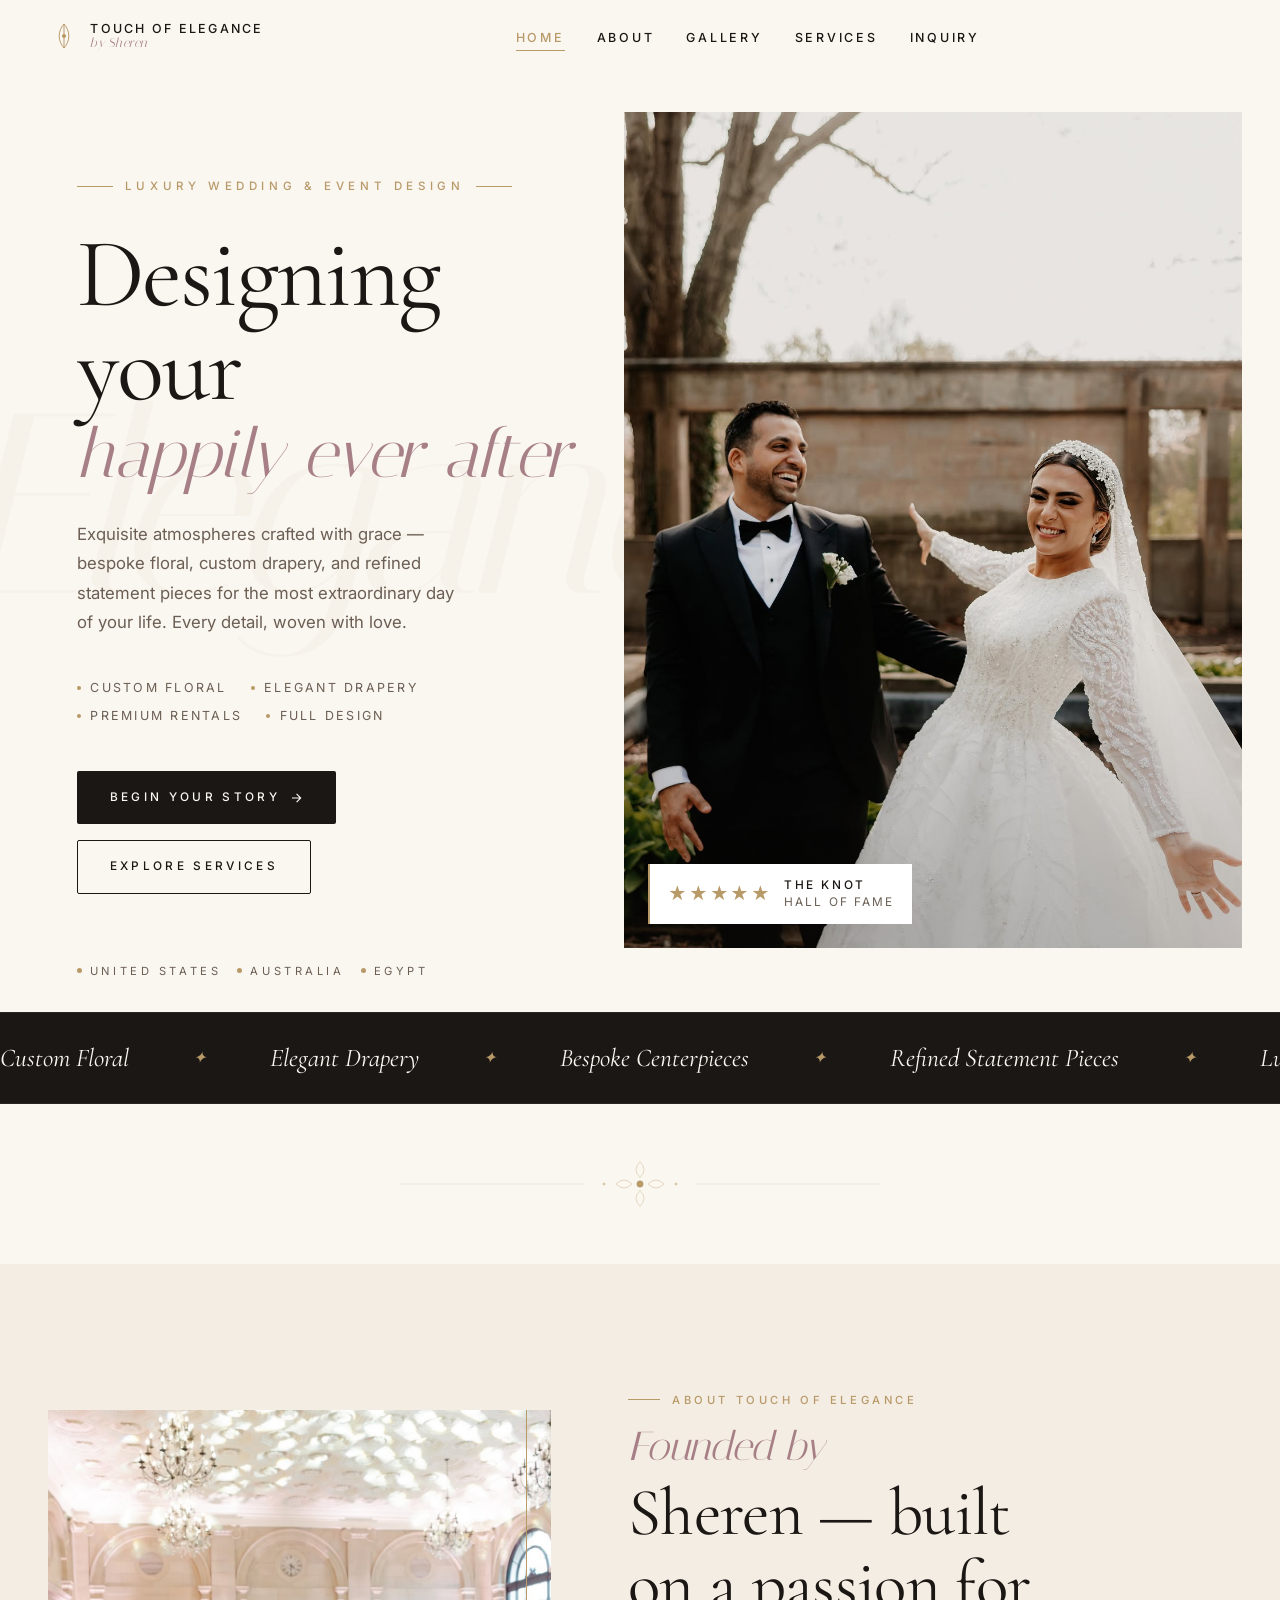
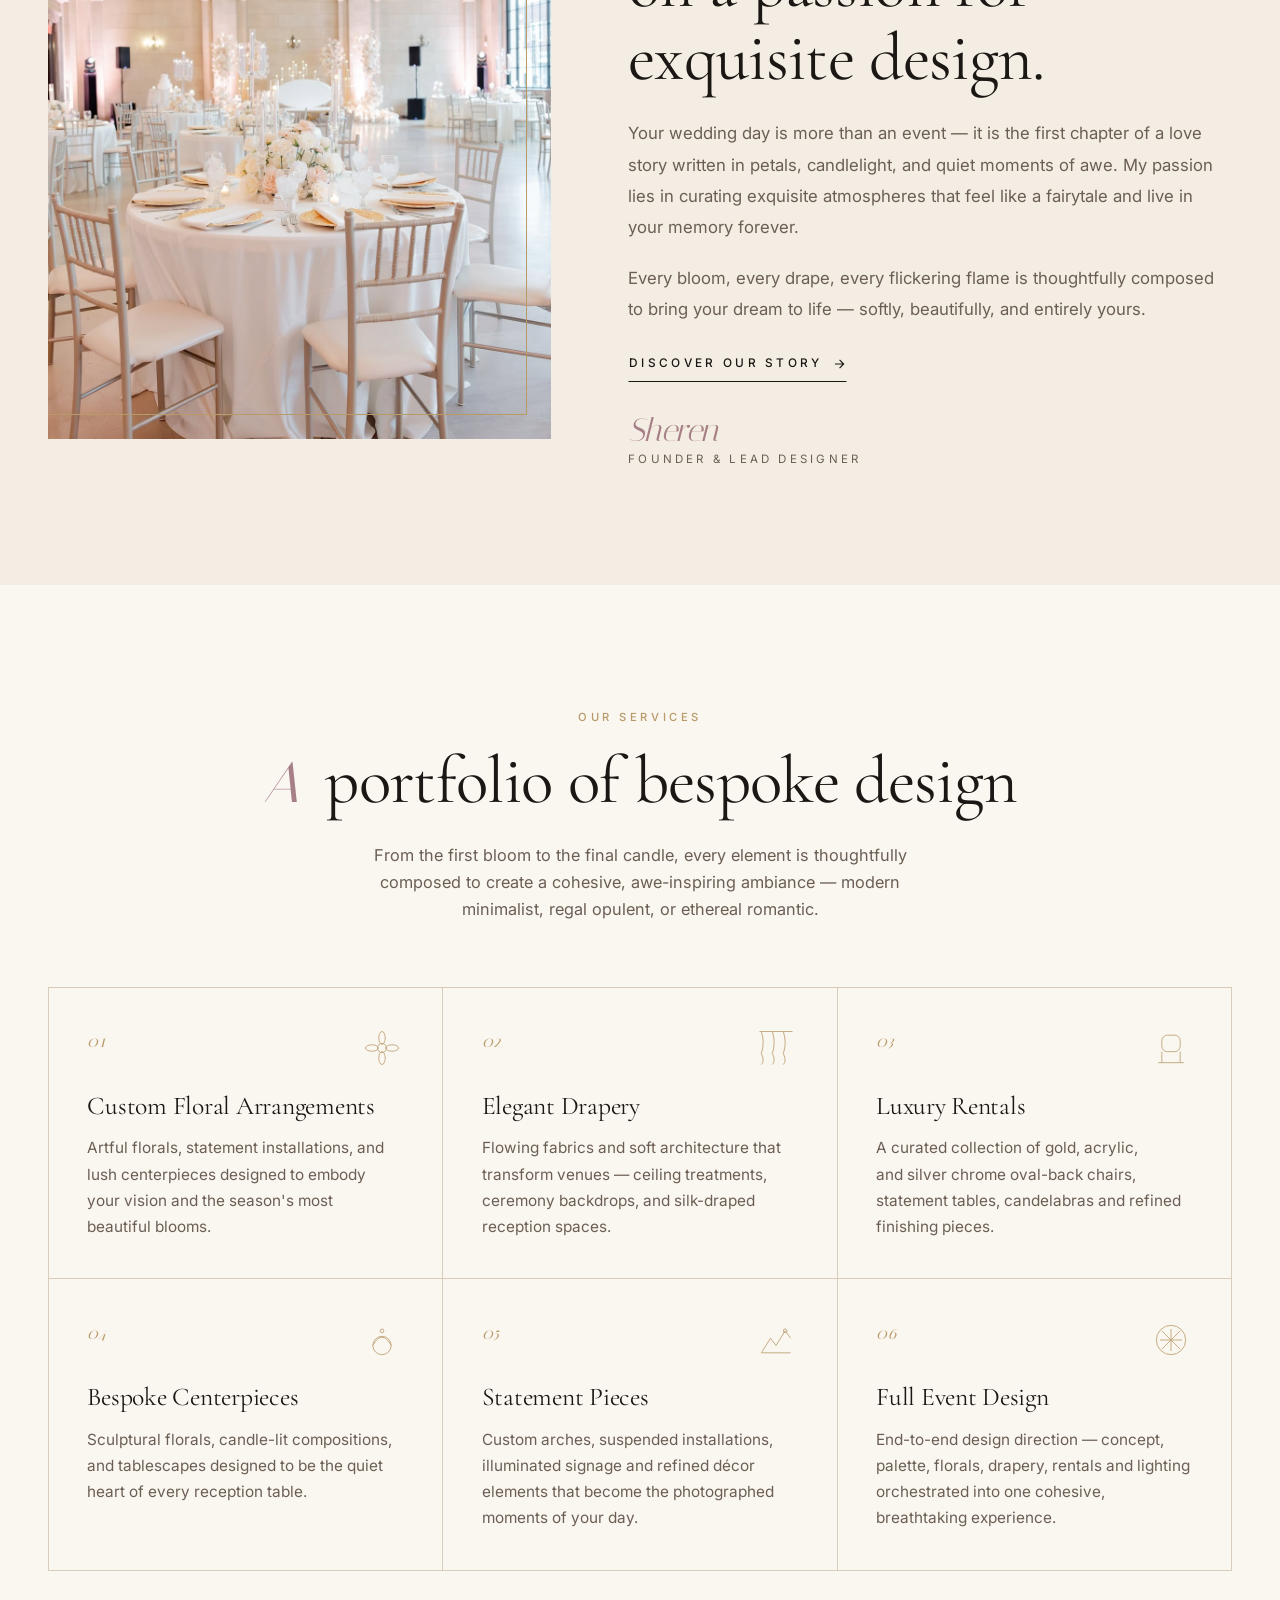
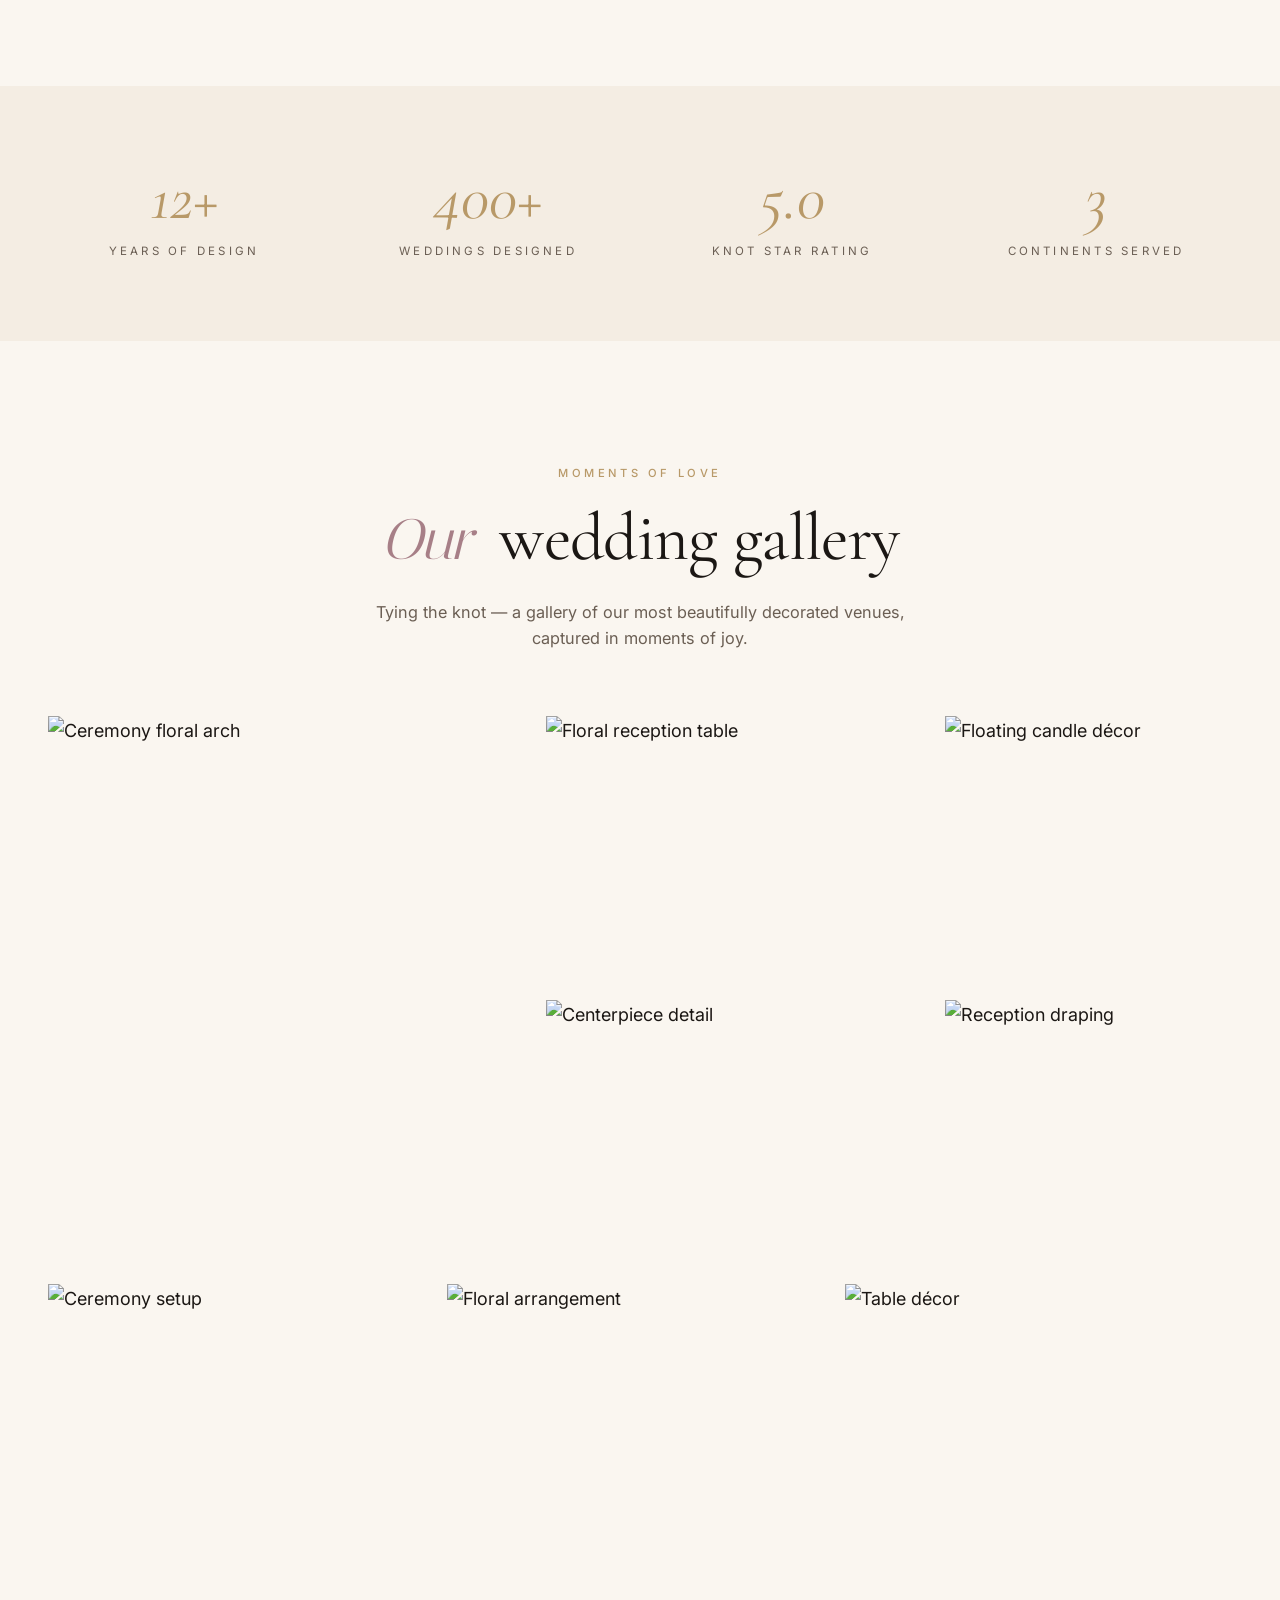
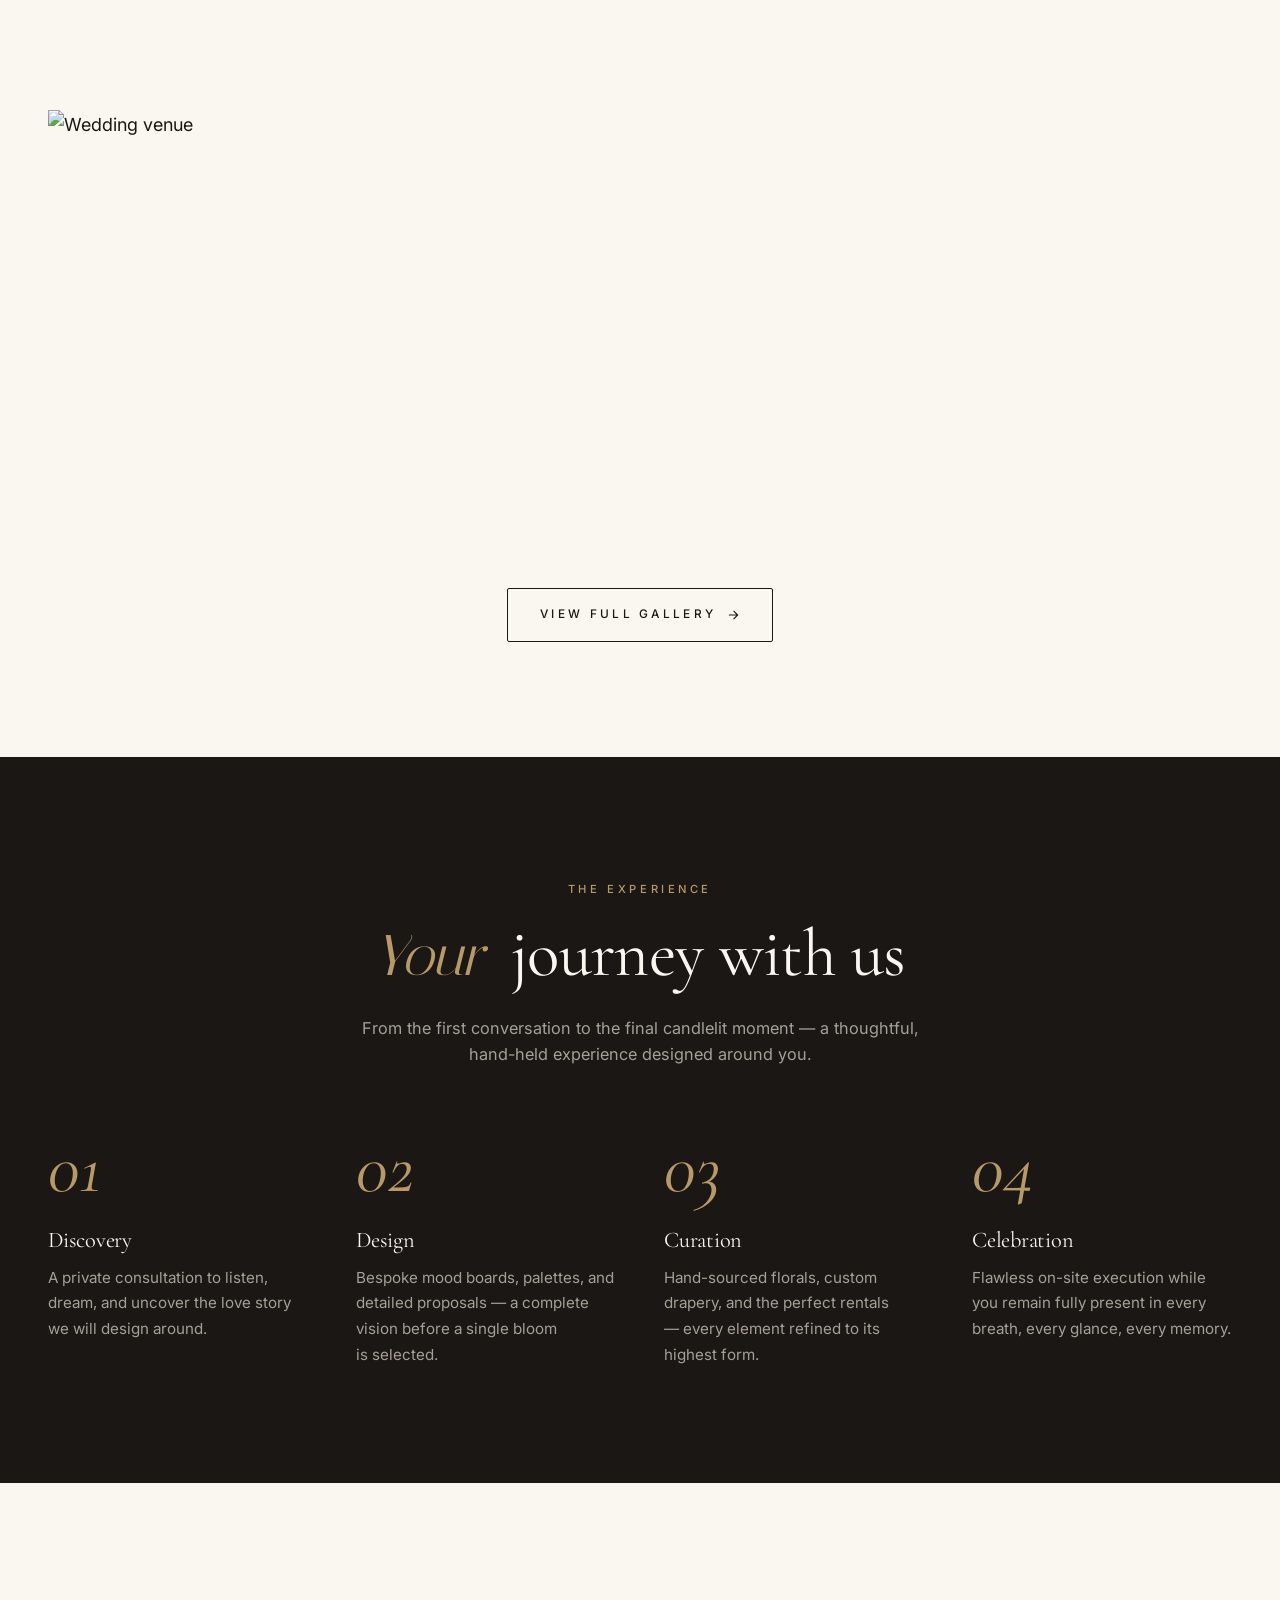
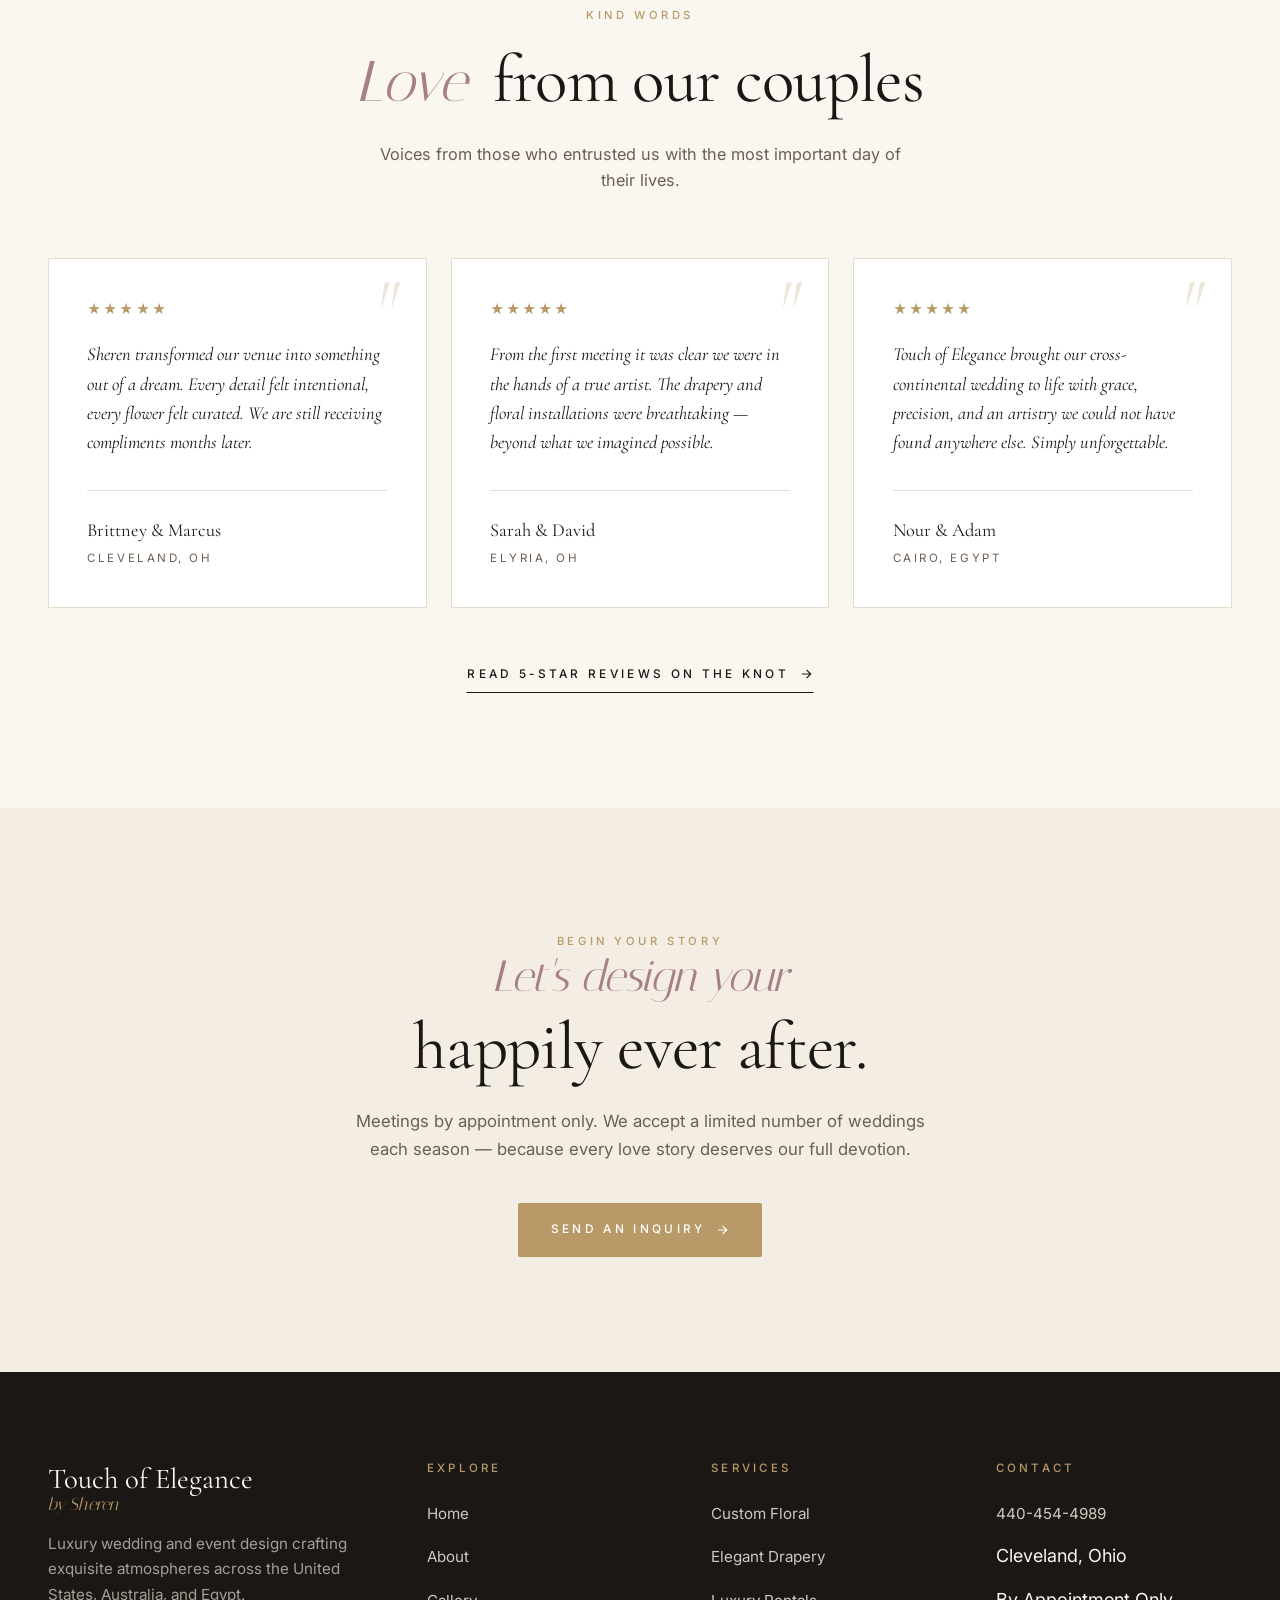
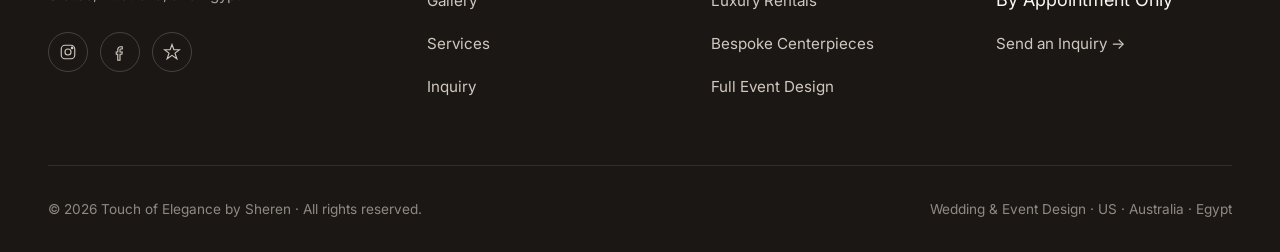
==== commit e62ca5f9: "v2: IG photos, romantic copy, floral divider, badge moved" ====
--- a/index.html
+++ b/index.html
@@ -11,7 +11,7 @@
   <link rel="preconnect" href="https://fonts.gstatic.com" crossorigin />
   <link href="https://fonts.googleapis.com/css2?family=Cormorant+Garamond:ital,wght@0,400;0,500;0,600;1,400;1,500&family=Italiana&family=Inter:wght@400;500;600&display=swap" rel="stylesheet" />
   <link rel="preconnect" href="https://img1.wsimg.com" />
-  <link rel="preload" as="image" href="https://img1.wsimg.com/isteam/ip/43267d62-f9a4-4e65-951b-62f53e7021e9/WhatsApp%20Image%202025-03-03%20at%2021.09.30_d2728802.jpg/:/rs=w:1100,h:1400,cg:true,m" />
+  <link rel="preload" as="image" href="images/ig/ig2.jpg" />
   <link rel="stylesheet" href="css/style.css" />
 </head>
 <body>
@@ -40,7 +40,6 @@
         </ul>
       </nav>
       <div class="nav-right">
-        <button class="theme-toggle" data-theme-toggle aria-label="Toggle theme"></button>
         <button class="menu-toggle" aria-label="Open menu">
           <span></span><span></span><span></span>
         </button>
@@ -55,11 +54,11 @@
     <div class="hero-content reveal">
       <div class="hero-eyebrow">Luxury Wedding &amp; Event Design</div>
       <h1>
-        Designing<br/>unforgettable
-        <span class="script-line">love stories</span>
+        Designing your
+        <span class="script-line">happily ever after</span>
       </h1>
       <p class="hero-sub">
-        Exquisite atmospheres crafted with grace — bespoke floral, custom drapery, and refined statement pieces for the most extraordinary day of your life.
+        Exquisite atmospheres crafted with grace — bespoke floral, custom drapery, and refined statement pieces for the most extraordinary day of your life. Every detail, woven with love.
       </p>
       <ul class="hero-services" role="list">
         <li>Custom Floral</li>
@@ -76,8 +75,8 @@
       </div>
     </div>
     <div class="hero-image reveal delay-2">
-      <img src="https://img1.wsimg.com/isteam/ip/43267d62-f9a4-4e65-951b-62f53e7021e9/WhatsApp%20Image%202025-03-03%20at%2021.09.30_d2728802.jpg/:/rs=w:1100,h:1400,cg:true,m"
-           alt="Bride with bouquet in front of white floral wall" loading="eager" />
+      <img src="images/ig/ig2.jpg"
+           alt="Joyful bride and groom on their wedding day, designed by Touch of Elegance" loading="eager" />
       <div class="hero-badge">
         <span class="hero-badge-stars">★★★★★</span>
         <span class="hero-badge-text">
@@ -111,12 +110,31 @@
     </div>
   </div>
 
+  <!-- ============ FLORAL DIVIDER ============ -->
+  <div class="floral-divider" aria-hidden="true">
+    <svg viewBox="0 0 600 80" fill="none" xmlns="http://www.w3.org/2000/svg">
+      <line x1="0" y1="40" x2="230" y2="40" stroke="currentColor" stroke-width="0.5" opacity="0.4"/>
+      <line x1="370" y1="40" x2="600" y2="40" stroke="currentColor" stroke-width="0.5" opacity="0.4"/>
+      <g transform="translate(300 40)" stroke="currentColor" stroke-width="0.6" fill="none">
+        <circle cx="0" cy="0" r="4" fill="currentColor"/>
+        <path d="M -30 0 Q -20 -10 -10 0 Q -20 10 -30 0 Z" opacity="0.7"/>
+        <path d="M 30 0 Q 20 -10 10 0 Q 20 10 30 0 Z" opacity="0.7"/>
+        <path d="M 0 -28 Q -10 -18 0 -8 Q 10 -18 0 -28 Z" opacity="0.7"/>
+        <path d="M 0 28 Q -10 18 0 8 Q 10 18 0 28 Z" opacity="0.7"/>
+        <circle cx="-45" cy="0" r="1.5" fill="currentColor" opacity="0.5"/>
+        <circle cx="45" cy="0" r="1.5" fill="currentColor" opacity="0.5"/>
+        <circle cx="0" cy="-42" r="1.5" fill="currentColor" opacity="0.5"/>
+        <circle cx="0" cy="42" r="1.5" fill="currentColor" opacity="0.5"/>
+      </g>
+    </svg>
+  </div>
+
   <!-- ============ ABOUT INTRO ============ -->
   <section class="about-intro">
     <div class="container">
       <div class="about-intro-grid">
         <div class="about-intro-img reveal">
-          <img src="https://img1.wsimg.com/isteam/ip/43267d62-f9a4-4e65-951b-62f53e7021e9/Chairs.jpg/:/rs=w:900,h:1125,cg:true,m" alt="Gold and acrylic event chair rentals" loading="lazy" />
+          <img src="images/ig/ig9.jpg" alt="Pristine ballroom reception designed by Touch of Elegance — white florals and chandeliers" loading="lazy" />
         </div>
         <div class="about-intro-text reveal delay-2">
           <span class="eyebrow">About Touch of Elegance</span>
@@ -125,10 +143,10 @@
             Sheren — built on a passion for exquisite design.
           </h2>
           <p>
-            Your wedding day is more than just an event — it's a reflection of your style, personality, and love story. As a luxury wedding and event designer, my passion lies in curating exquisite atmospheres that leave an unforgettable impression.
+            Your wedding day is more than an event — it is the first chapter of a love story written in petals, candlelight, and quiet moments of awe. My passion lies in curating exquisite atmospheres that feel like a fairytale and live in your memory forever.
           </p>
           <p>
-            Every detail, from the artful floral arrangements to the custom-designed décor, is thoughtfully crafted to bring your vision to life with grace and sophistication.
+            Every bloom, every drape, every flickering flame is thoughtfully composed to bring your dream to life — softly, beautifully, and entirely yours.
           </p>
           <a href="about.html" class="btn btn-ghost">Discover Our Story
             <svg class="arrow" width="14" height="14" viewBox="0 0 24 24" fill="none" stroke="currentColor" stroke-width="2"><path d="M5 12h14M13 5l7 7-7 7"/></svg>
@@ -350,8 +368,8 @@
   <section class="cta-band">
     <div class="container-narrow reveal">
       <span class="eyebrow center no-line">Begin Your Story</span>
-      <h2><span class="script">Let's make your</span> dream a reality.</h2>
-      <p>Meetings by appointment only. We accept a limited number of weddings each season to ensure each celebration receives our full devotion.</p>
+      <h2><span class="script">Let's design your</span> happily ever after.</h2>
+      <p>Meetings by appointment only. We accept a limited number of weddings each season — because every love story deserves our full devotion.</p>
       <a href="inquiry.html" class="btn btn-gold">
         Send an Inquiry
         <svg class="arrow" width="14" height="14" viewBox="0 0 24 24" fill="none" stroke="currentColor" stroke-width="2"><path d="M5 12h14M13 5l7 7-7 7"/></svg>
--- a/css/style.css
+++ b/css/style.css
@@ -80,27 +80,7 @@
   --transition-slow: 600ms cubic-bezier(0.22, 1, 0.36, 1);
 }
 
-[data-theme="dark"] {
-  --color-bg: #15110E;
-  --color-surface: #1C1815;
-  --color-surface-2: #221D18;
-  --color-surface-offset: #2A241E;
-  --color-surface-dynamic: #332C24;
-  --color-divider: #2B2520;
-  --color-border: #3D352C;
-  --color-text: #F0E8DC;
-  --color-text-muted: #B6A892;
-  --color-text-faint: #6B6052;
-  --color-text-inverse: #1B1714;
-  --color-primary: #D4B687;
-  --color-primary-hover: #E5C99B;
-  --color-primary-active: #B89968;
-  --color-primary-highlight: #3A2F1F;
-  --color-mauve: #C99FA7;
-  --shadow-sm: 0 1px 2px rgba(0,0,0,0.4);
-  --shadow-md: 0 8px 24px rgba(0,0,0,0.5);
-  --shadow-lg: 0 24px 64px rgba(0,0,0,0.6);
-}
+/* Light mode only — dark mode removed by client request */
 
 /* ============== BASE ============== */
 *, *::before, *::after { box-sizing: border-box; margin: 0; padding: 0; }
@@ -201,13 +181,12 @@
   transition: background var(--transition), padding var(--transition), box-shadow var(--transition);
 }
 .site-header.scrolled {
-  background: rgba(250, 246, 240, 0.92);
+  background: rgba(250, 246, 240, 0.96);
   backdrop-filter: blur(16px);
   -webkit-backdrop-filter: blur(16px);
   padding-block: var(--space-3);
   box-shadow: 0 1px 0 var(--color-divider);
 }
-[data-theme="dark"] .site-header.scrolled { background: rgba(21,17,14,0.92); }
 
 .nav-wrap {
   display: flex;
@@ -433,8 +412,8 @@
 .hero-image img {
   width: 100%; height: 100%;
   object-fit: cover;
-  object-position: center;
-  filter: saturate(0.92);
+  object-position: center 25%;
+  filter: saturate(0.98);
 }
 .hero-image::after {
   content: "";
@@ -443,15 +422,15 @@
 }
 .hero-badge {
   position: absolute;
-  bottom: 2rem;
-  left: -2rem;
+  bottom: 1.5rem;
+  left: 1.5rem;
   background: var(--color-surface);
-  padding: 1.25rem 1.5rem;
+  padding: 0.85rem 1.1rem;
   box-shadow: var(--shadow-lg);
   z-index: 3;
   display: flex;
   align-items: center;
-  gap: 0.9rem;
+  gap: 0.75rem;
   border-left: 2px solid var(--color-primary);
 }
 .hero-badge-stars { color: var(--color-primary); letter-spacing: 0.1em; }
@@ -493,6 +472,19 @@
   user-select: none;
 }
 
+/* ============== FLORAL DIVIDER ============== */
+.floral-divider {
+  display: flex;
+  justify-content: center;
+  padding: var(--space-12) var(--gutter);
+  color: var(--color-primary);
+  background: var(--color-bg);
+}
+.floral-divider svg {
+  width: clamp(280px, 50vw, 480px);
+  height: auto;
+}
+
 /* ============== MARQUEE ============== */
 .marquee {
   background: var(--color-text);
@@ -570,6 +562,7 @@
 }
 .about-intro-img img {
   width: 100%; height: 100%; object-fit: cover;
+  object-position: center 35%;
 }
 .about-intro-img::before {
   content: "";
@@ -667,7 +660,7 @@
 .gallery-grid {
   display: grid;
   grid-template-columns: repeat(12, 1fr);
-  grid-auto-rows: 110px;
+  grid-auto-rows: 130px;
   gap: var(--space-3);
   grid-auto-flow: dense;
 }
@@ -679,6 +672,7 @@
 .gallery-item img {
   width: 100%; height: 100%;
   object-fit: cover;
+  object-position: center 30%;
   transition: transform var(--transition-slow);
 }
 .gallery-item:hover img { transform: scale(1.05); }
@@ -1183,20 +1177,43 @@
   .footer-grid { grid-template-columns: 1fr 1fr; gap: 2.5rem; }
 }
 
-@media (max-width: 720px) {
+@media (max-width: 860px) {
   .nav-links {
     position: fixed;
     inset: 0;
     background: var(--color-bg);
     flex-direction: column;
     justify-content: center;
-    transform: translateY(-100%);
+    align-items: center;
+    gap: var(--space-8);
+    transform: translateX(100%);
     transition: transform 480ms cubic-bezier(0.22,1,0.36,1);
-    z-index: 90;
+    z-index: 99;
+    padding: 5rem 2rem 2rem;
+    overflow-y: auto;
   }
-  body.menu-open .nav-links { transform: translateY(0); }
-  .nav-links a { font-size: 1.4rem; letter-spacing: 0.15em; font-family: var(--font-display); text-transform: none; font-weight: 400; }
+  body.menu-open { overflow: hidden; }
+  body.menu-open .nav-links { transform: translateX(0); }
+  .nav-links a {
+    font-size: 1.75rem;
+    letter-spacing: 0;
+    font-family: var(--font-display);
+    text-transform: none;
+    font-weight: 400;
+    color: var(--color-text);
+  }
+  .nav-links a.active { color: var(--color-primary); }
+  .nav-links a::after { display: none; }
   .menu-toggle { display: inline-flex; z-index: 101; position: relative; }
+  .nav-links::before {
+    content: "";
+    position: absolute;
+    top: 3.5rem;
+    left: 50%;
+    transform: translateX(-50%);
+    width: 40px; height: 1px;
+    background: var(--color-primary);
+  }
   .services-grid { grid-template-columns: 1fr; }
   .stats-grid { grid-template-columns: 1fr 1fr; gap: 3rem; }
   .testi-grid, .process-grid { grid-template-columns: 1fr; }
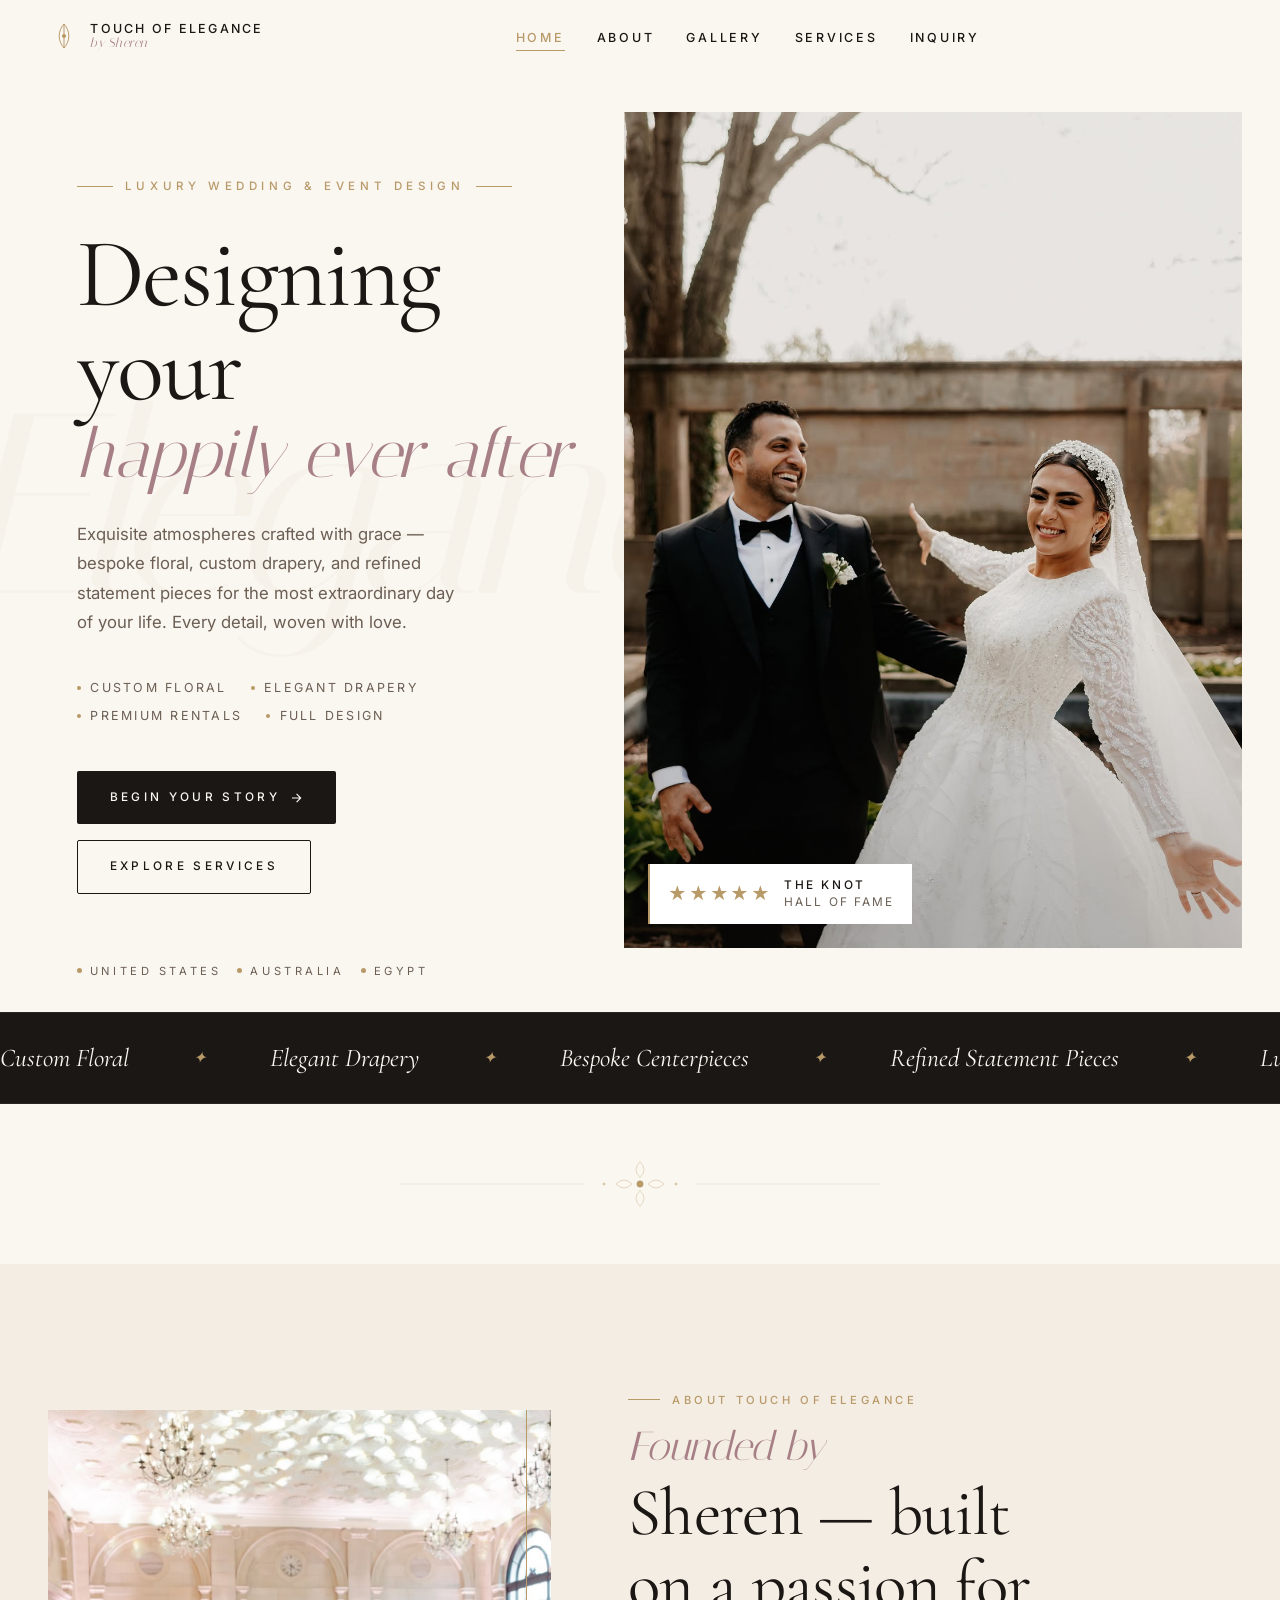
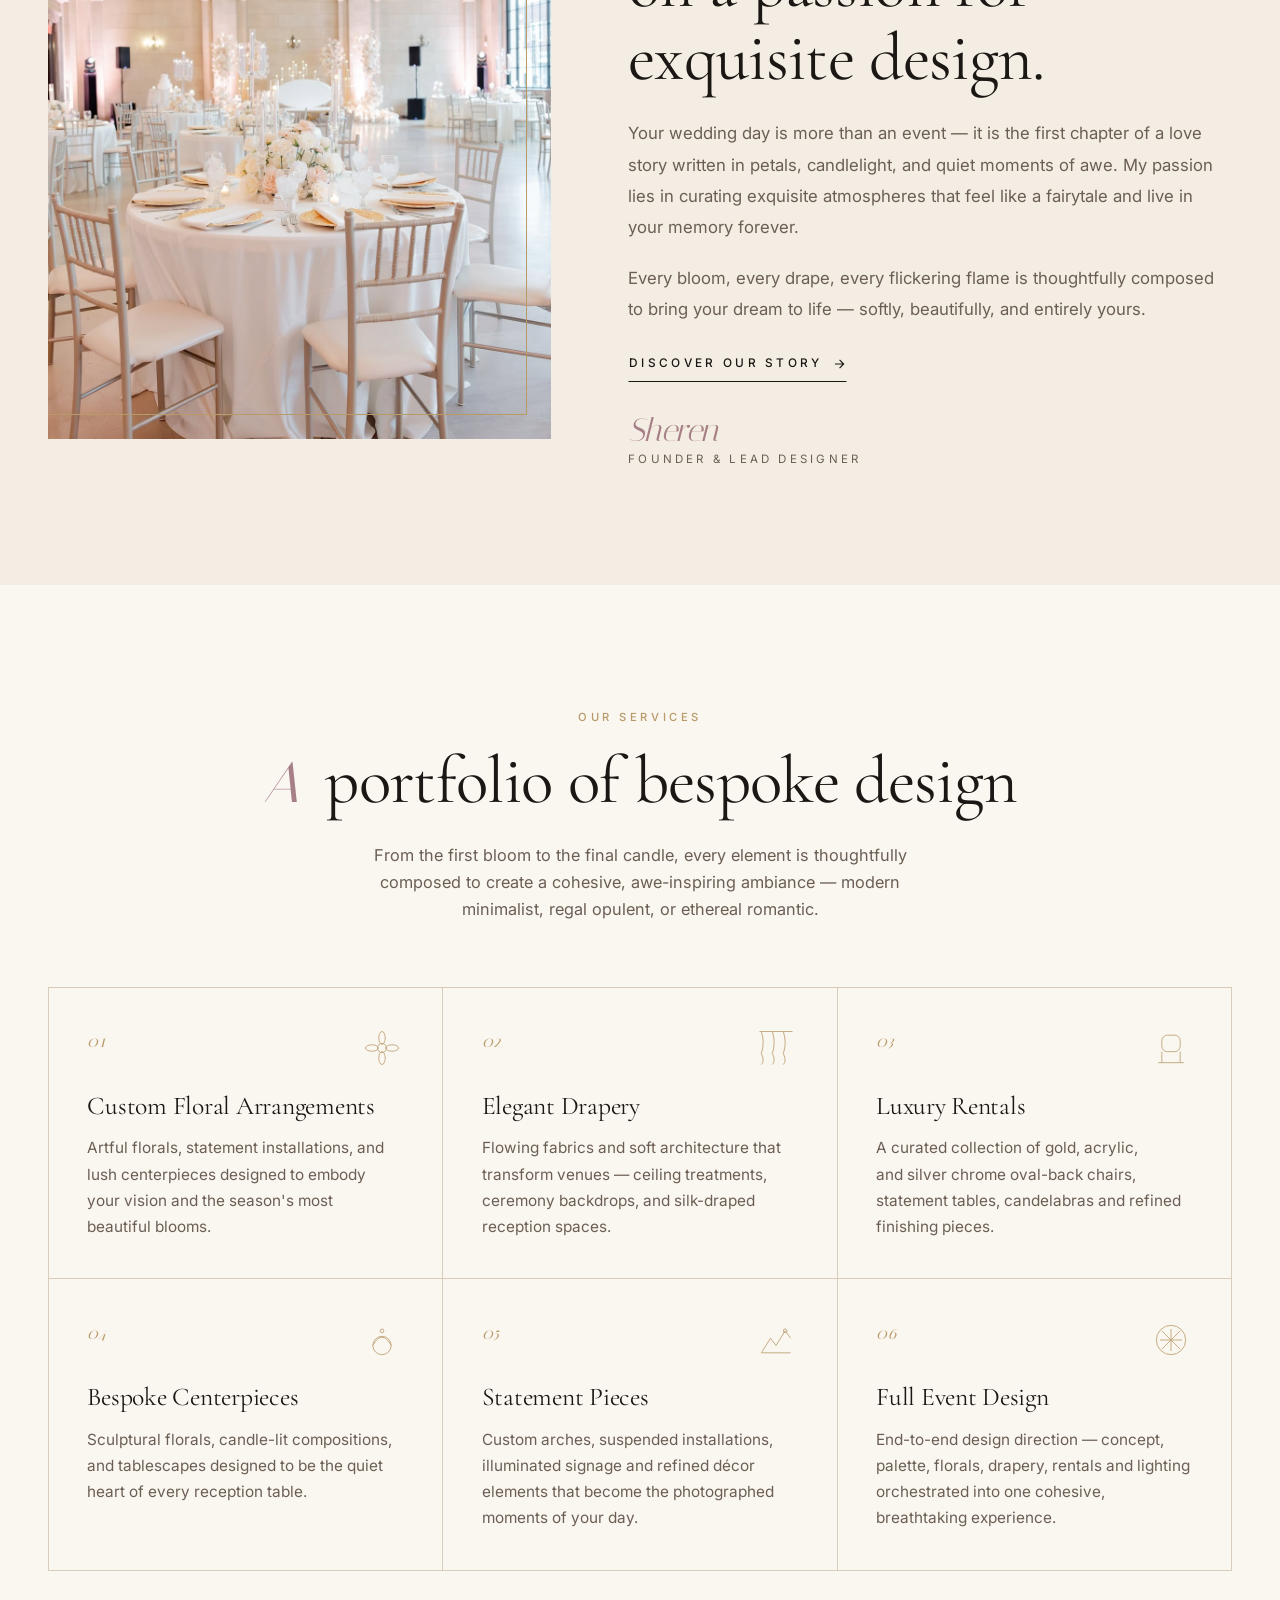
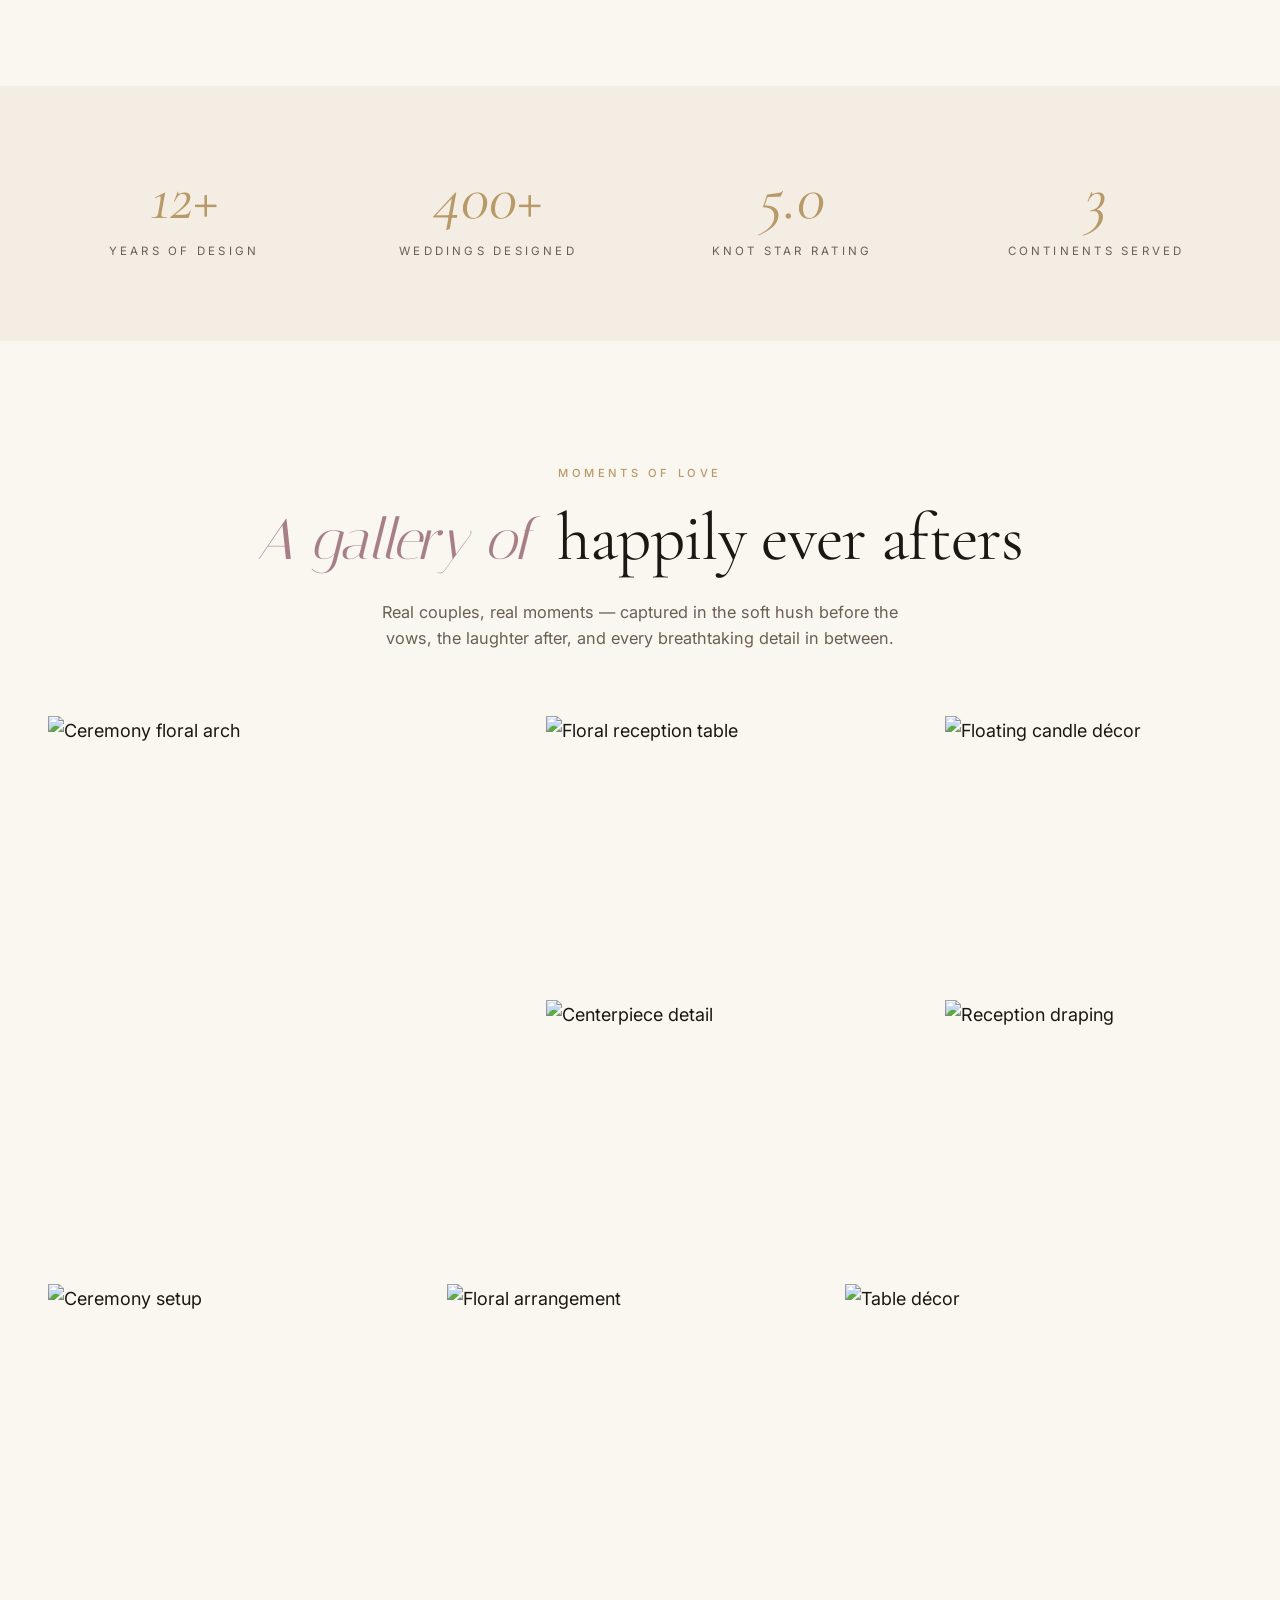
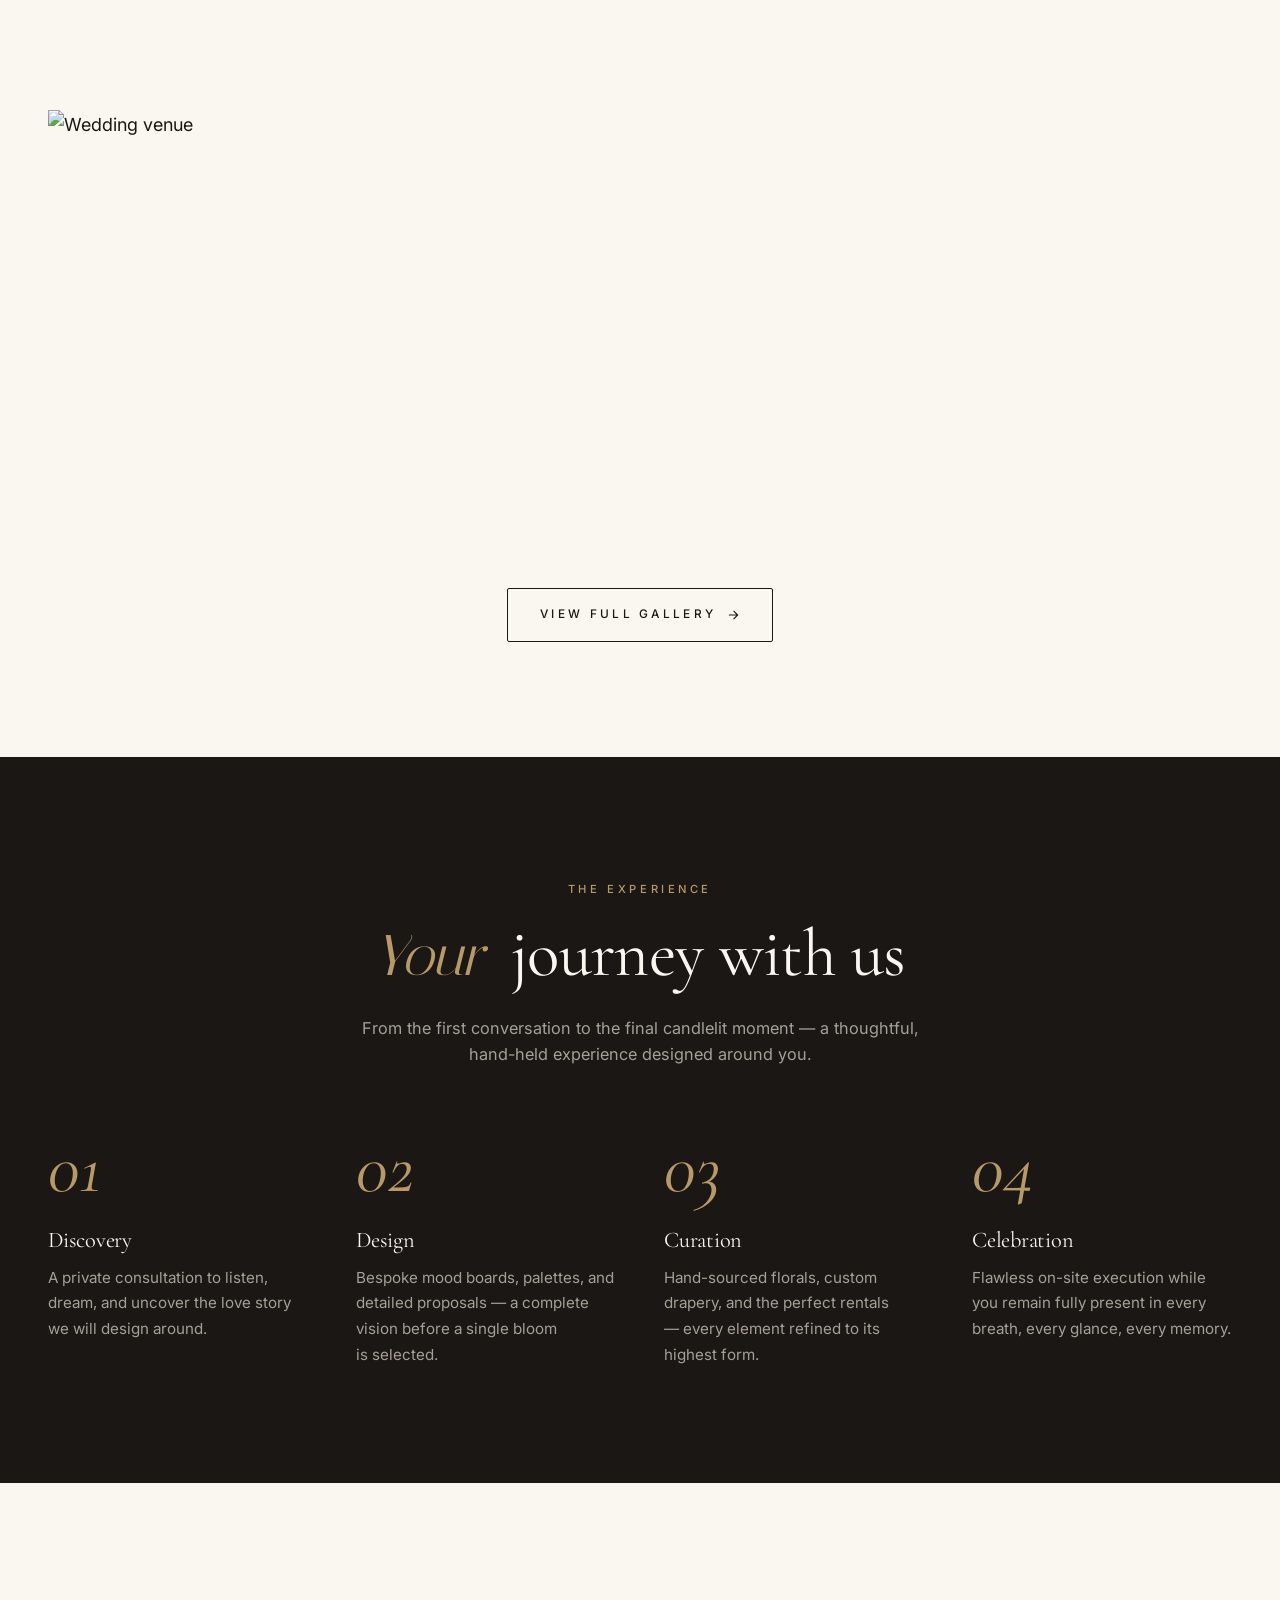
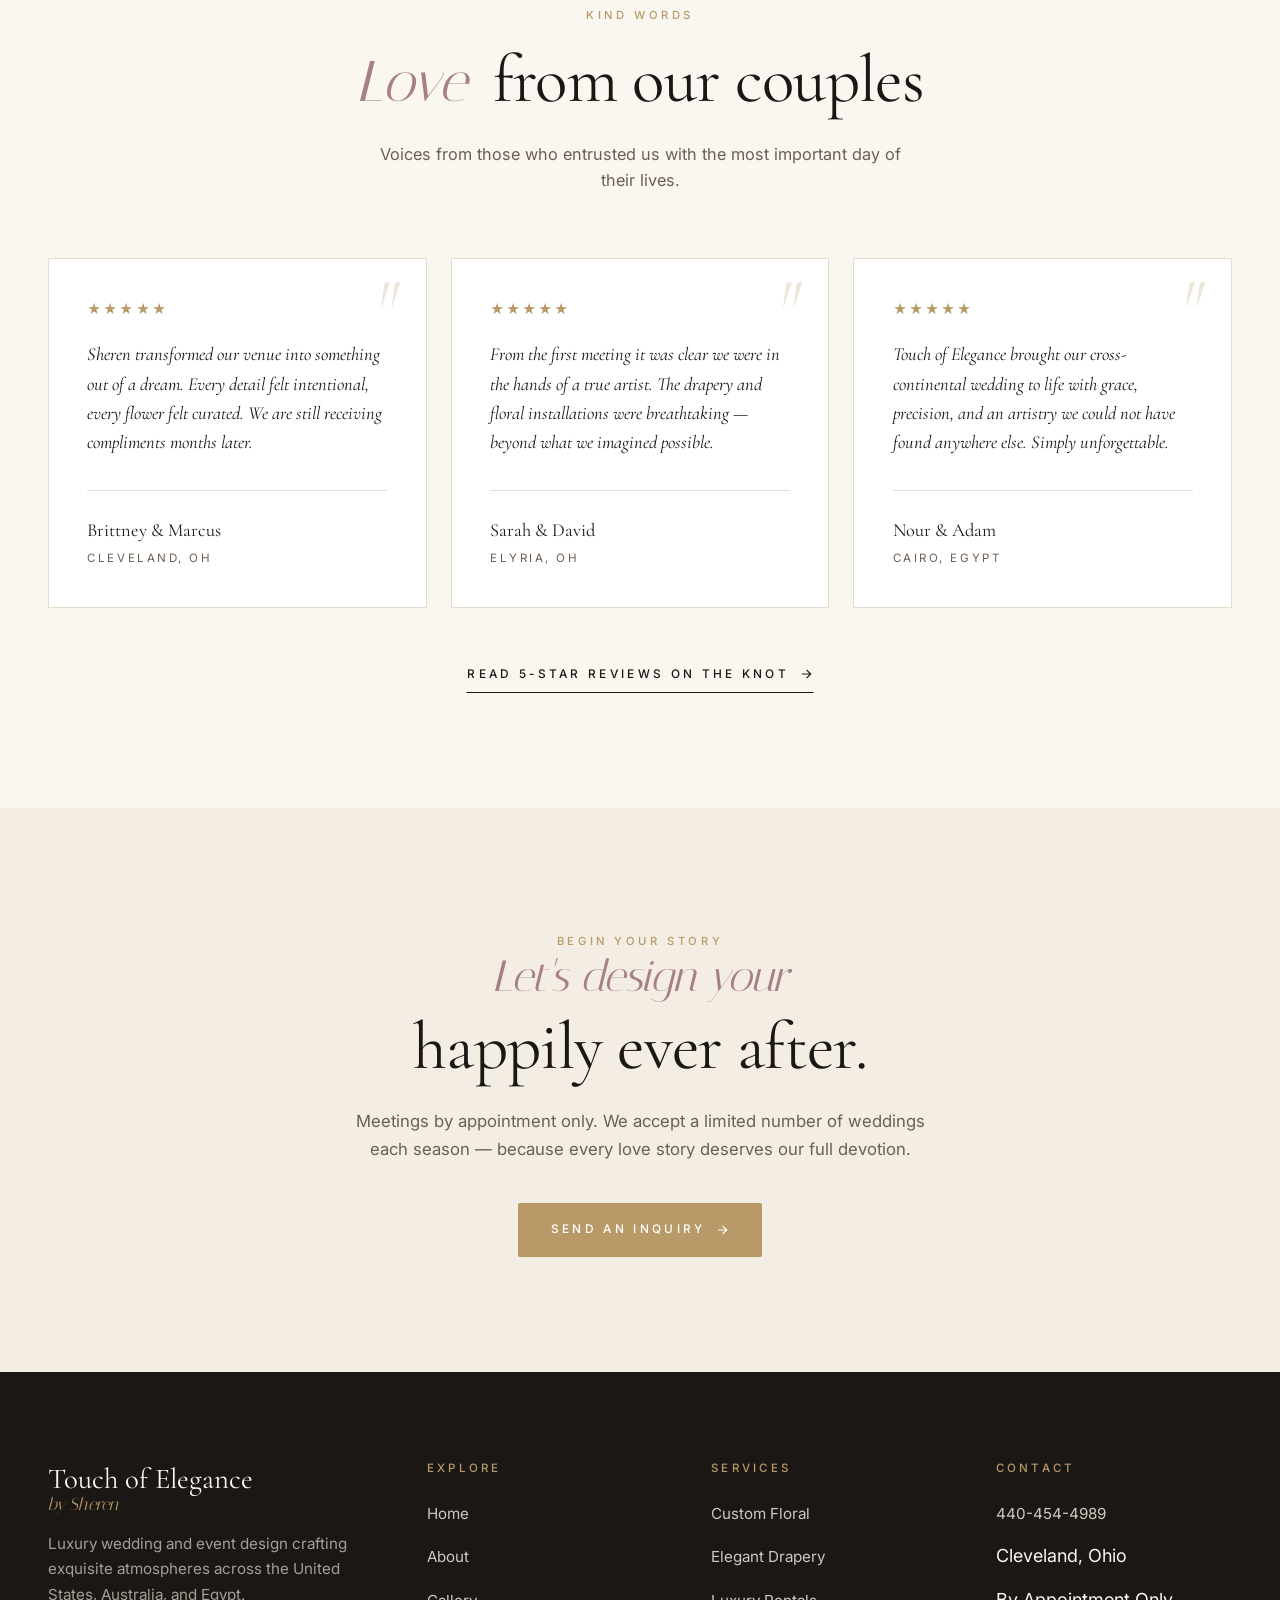
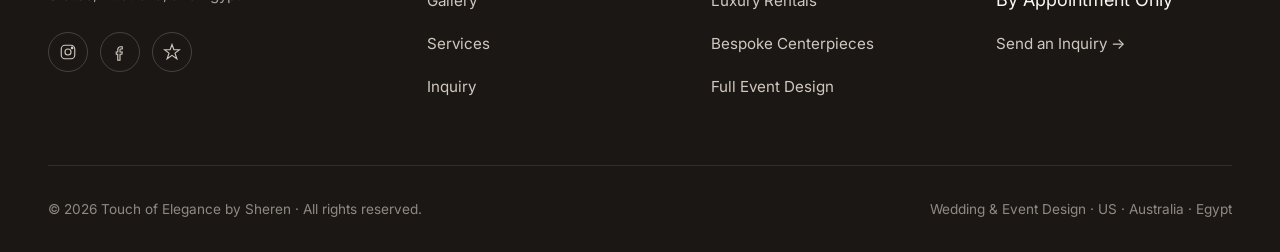
==== commit e08e8e12: "v3: update gallery preview section heading to 'happily ever afters'" ====
--- a/index.html
+++ b/index.html
@@ -263,8 +263,8 @@
     <div class="container">
       <div class="section-head reveal">
         <span class="eyebrow center no-line">Moments of Love</span>
-        <h2><span class="script">Our</span> wedding gallery</h2>
-        <p>Tying the knot — a gallery of our most beautifully decorated venues, captured in moments of joy.</p>
+        <h2><span class="script">A gallery of</span> happily ever afters</h2>
+        <p>Real couples, real moments — captured in the soft hush before the vows, the laughter after, and every breathtaking detail in between.</p>
       </div>
       <div class="gallery-grid reveal" data-lightbox-scope>
         <a class="gallery-item g1" data-lightbox="https://img1.wsimg.com/isteam/ip/43267d62-f9a4-4e65-951b-62f53e7021e9/IMG_0826.JPG/:/rs=w:1600,h:1200,cg:true,m"><img src="https://img1.wsimg.com/isteam/ip/43267d62-f9a4-4e65-951b-62f53e7021e9/IMG_0826.JPG/:/rs=w:900,h:1100,cg:true,m" alt="Ceremony floral arch" loading="lazy"/></a>
